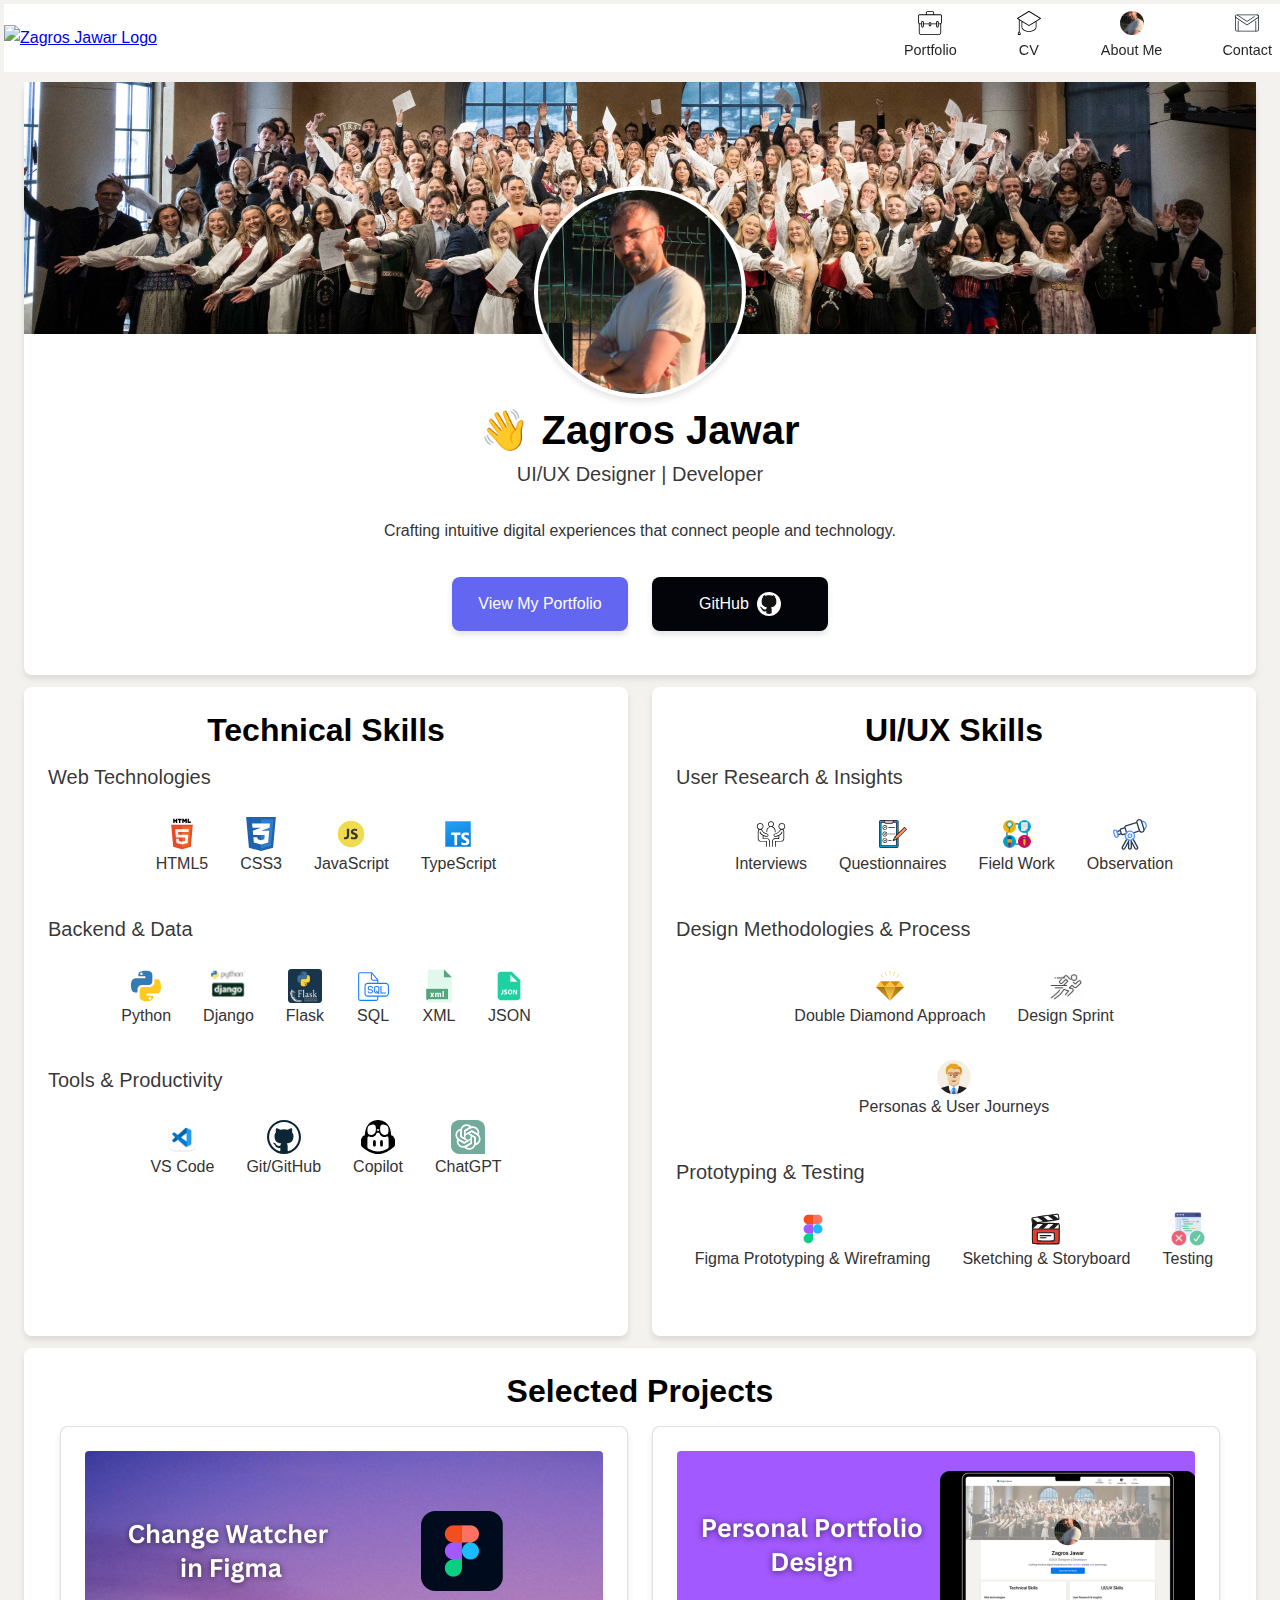
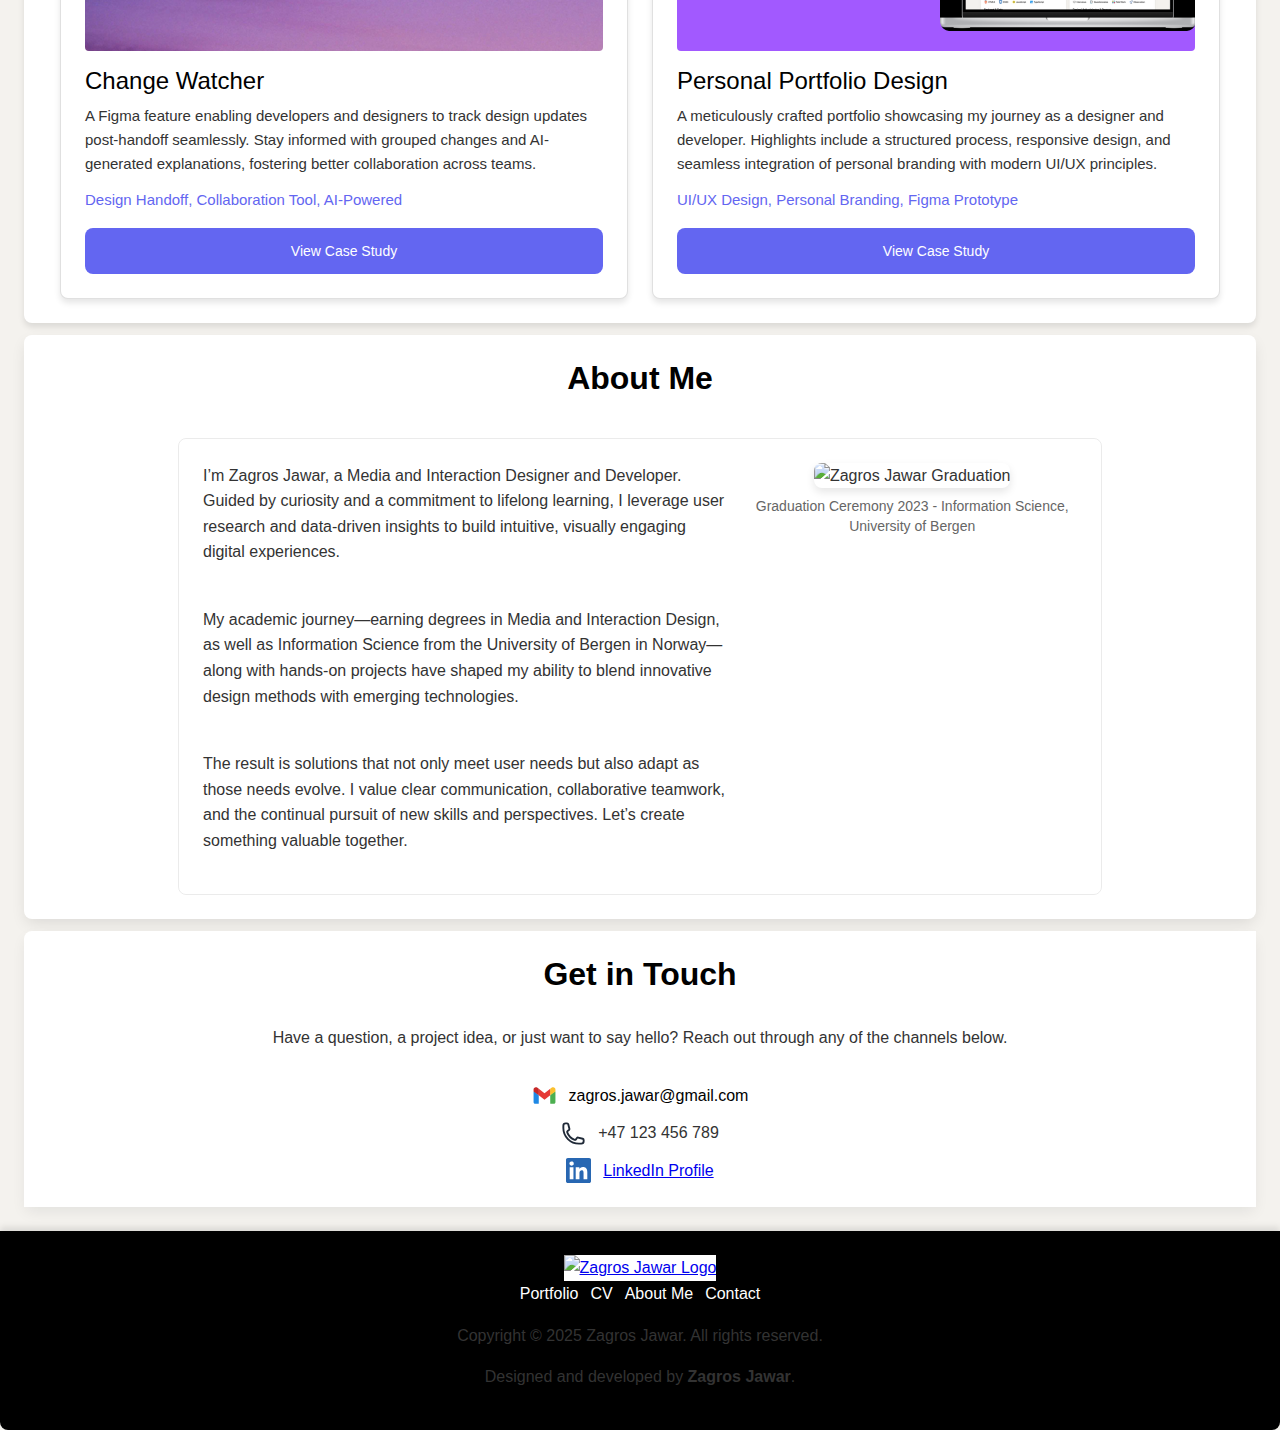
==== public/index.html @ eb359506 "Merge pull request #3 from zagrosjawar/technical-skills" ====
<!DOCTYPE html>
<html lang="en">
<head>
    <meta charset="UTF-8">
    <meta name="viewport" content="width=device-width, initial-scale=1.0">
    <title>Zagros Jawar Portfolio</title>
    <link rel="stylesheet" href="assets/css/styles.css">
    <script defer src="js/script.js"></script>

</head>
<body>
    <!-- Header section-->
    <header class="header">
        <div class="inner-nav">
            <div class="logo-container">
                <a href="index.html">
                    <img src="assets/img/icons/logo.svg" alt="Zagros Jawar Logo">
                </a>
            </div>
            <nav class="navbar">
                <a href="#projects" class="nav-link">
                    <img src="assets/img/icons/portfolio.svg" alt="Portfolio" class="nav-icon">
                    <span class="nav-text">Portfolio</span>
                </a>
                <a href="cv.html" class="nav-link">
                    <img src="assets/img/icons/cv.svg" alt="CV" class="nav-icon">
                    <span class="nav-text">CV</span>
                </a>
                <a href="#about-me" class="nav-link">
                    <img src="assets/img/icons/about_me.svg" alt="About Me" class="nav-icon">
                    <span class="nav-text">About Me</span>
                </a>
                <a href="#contact" class="nav-link">
                    <img src="assets/img/icons/contact.svg" alt="Contact" class="nav-icon">
                    <span class="nav-text">Contact</span>
                </a>
            </nav>
        </div>
    </header>
    <main>
        <!-- Hero and bio section-->
        <section class="hero">
        <div class="hero-image">
            <img src="assets/img/graduation.jpg" alt="Graduation Image">
        </div>
        <div class="hero-content">
            <div class="box"> 
                <img src="assets/img/profile.jpg" alt="Zagros Jawar" class="profile-img">
            </div>
            <div class="bio">
                <h1 class="hero-title">👋 Zagros Jawar</h1>
                <h2 class="hero-subtitle">UI/UX Designer | Developer</h2>
                <p class="hero-description">
                    Crafting intuitive digital experiences that <span>connect</span> people <span>and</span> technology.
                </p>
                <div class="cta-container">
                    <a href="#" class="cta">View My Portfolio</a>
                    <a href="https://github.com/zagrosjawar?tab=repositories" class="cta gitHub">GitHub<img src="assets/img/icons/cta_github.svg" alt="gitHub icon" class="github-icon">
                    </a>
                </div>
            </div>
        </div>
        </section>
        <!-- Skills section-->
        <section class="skills">
            <div class="skills-category">
                <h2 class="skills-title">Technical Skills</h2>
                <div class="skills-group">
                    <h3 class="skills-subtitle">Web Technologies</h3>
                    <div class="skills-items">
                        <div class="item">
                            <img class="skills-icon" src="assets/img/icons/html5.svg" alt="HTML5">
                            <span class="skill-name">HTML5</span>
                        </div>
                        <div class="item">
                            <img class="skills-icon" src="assets/img/icons/css3.svg" alt="CSS3">
                            <span class="skill-name">CSS3</span>
                        </div>
                        <div class="item">
                            <img class="skills-icon" src="assets/img/icons/javascript.svg" alt="JavaScript">
                            <span class="skill-name">JavaScript</span>
                        </div>
                        <div class="item">
                            <img class="skills-icon" src="assets/img/icons/typescript.svg" alt="TypeScript">
                            <span class="skill-name">TypeScript</span>
                        </div>
                    </div>
                </div>
        
                <div class="skills-group">
                    <h3 class="skills-subtitle">Backend &amp; Data</h3>
                    <div class="skills-items">
                        <div class="item">
                            <img class="skills-icon" src="assets/img/icons/python.svg" alt="Python">
                            <span class="skill-name">Python</span>
                        </div>
                        <div class="item">
                            <img class="skills-icon" src="assets/img/icons/django.svg" alt="Django">
                            <span class="skill-name">Django</span>
                        </div>
                        <div class="item">
                            <img class="skills-icon" src="assets/img/icons/flask.svg" alt="Flask">
                            <span class="skill-name">Flask</span>
                        </div>
                        <div class="item">
                            <img class="skills-icon" src="assets/img/icons/sql.svg" alt="SQL">
                            <span class="skill-name">SQL</span>
                        </div>
                        <div class="item">
                            <img class="skills-icon" src="assets/img/icons/xml.svg" alt="XML">
                            <span class="skill-name">XML</span>
                        </div>
                        <div class="item">
                            <img class="skills-icon" src="assets/img/icons/json.svg" alt="JSON">
                            <span class="skill-name">JSON</span>
                        </div>
                    </div>
                </div>
        
                <div class="skills-group">
                    <h3 class="skills-subtitle">Tools &amp; Productivity</h3>
                    <div class="skills-items">
                        <div class="item">
                            <img class="skills-icon" src="assets/img/icons/vsc.svg" alt="VS Code">
                            <span class="skill-name">VS Code</span>
                        </div>
                        <div class="item">
                            <img class="skills-icon" src="assets/img/icons/github.svg" alt="Git/GitHub">
                            <span class="skill-name">Git/GitHub</span>
                        </div>
                        <div class="item">
                            <img class="skills-icon" src="assets/img/icons/copilot.svg" alt="Copilot">
                            <span class="skill-name">Copilot</span>
                        </div>
                        <div class="item">
                            <img class="skills-icon" src="assets/img/icons/chatgpt.svg" alt="ChatGPT">
                            <span class="skill-name">ChatGPT</span>
                        </div>
                    </div>
                </div>
            </div>
        
            <div class="skills-category">
                <h2 class="skills-title">UI/UX Skills</h2>
                <div class="skills-group">
                    <h3 class="skills-subtitle">User Research &amp; Insights</h3>
                    <div class="skills-items">
                        <div class="item">
                            <img class="skills-icon" src="assets/img/icons/interview.svg" alt="Interviews">
                            <span class="skill-name">Interviews</span>
                        </div>
                        <div class="item">
                            <img class="skills-icon" src="assets/img/icons/questionnaires.svg" alt="Questionnaires">
                            <span class="skill-name">Questionnaires</span>
                        </div>
                        <div class="item">
                            <img class="skills-icon" src="assets/img/icons/fieldwork.svg" alt="Field Work">
                            <span class="skill-name">Field Work</span>
                        </div>
                        <div class="item">
                            <img class="skills-icon" src="assets/img/icons/observation.svg" alt="Observation">
                            <span class="skill-name">Observation</span>
                        </div>
                    </div>
                </div>
        
                <div class="skills-group">
                    <h3 class="skills-subtitle">Design Methodologies &amp; Process</h3>
                    <div class="skills-items">
                        <div class="item">
                            <img class="skills-icon" src="assets/img/icons/doublediamond.svg" alt="Double Diamond Approach">
                            <span class="skill-name">Double Diamond Approach</span>
                        </div>
                        <div class="item">
                            <img class="skills-icon" src="assets/img/icons/designsprint.svg" alt="Design Sprint">
                            <span class="skill-name">Design Sprint</span>
                        </div>
                        <div class="item">
                            <img class="skills-icon" src="assets/img/icons/persona.svg" alt="Personas & User Journeys">
                            <span class="skill-name">Personas &amp; User Journeys</span>
                        </div>
                    </div>
                </div>
        
                <div class="skills-group">
                    <h3 class="skills-subtitle">Prototyping &amp; Testing</h3>
                    <div class="skills-items">
                        <div class="item">
                            <img class="skills-icon" src="assets/img/icons/figma.svg" alt="Figma Prototyping & Wireframing">
                            <span class="skill-name">Figma Prototyping &amp; Wireframing</span>
                        </div>
                        <div class="item">
                            <img class="skills-icon" src="assets/img/icons/sketching.svg" alt="Sketching & Storyboard">
                            <span class="skill-name">Sketching &amp; Storyboard</span>
                        </div>
                        <div class="item">
                            <img class="skills-icon" src="assets/img/icons/testing.svg" alt="Testing">
                            <span class="skill-name">Testing</span>
                        </div>
                    </div>
                </div>
            </div>
        </section>
        <!-- Selected Projects section-->
        <section class="selected-projects">
            <span id="projects" class="anchor-offset"></span>
            <h2 class="section-title">Selected Projects</h2>
            <div class="project-cards">
                <!-- Project Card 1 -->
                <article class="project-card">
                    <img class="project-image" src="assets/img/change-watcher.jpg" alt="Change Watcher Project">
                    <h3 class="project-title">Change Watcher</h3>
                    <p class="project-description">
                        A Figma feature enabling developers and designers to track design updates post-handoff seamlessly. Stay
                        informed with grouped changes and AI-generated explanations, fostering better collaboration across teams.
                    </p>
                    <p class="project-tags">Design Handoff, Collaboration Tool, AI-Powered</p>
                    <a href="#" class="project-cta">View Case Study</a>
                </article>
        
                <!-- Project Card 2 -->
                <article class="project-card">
                    <img class="project-image" src="assets/img/portfolio.jpg" alt="Portfolio Design Project">
                    <h3 class="project-title">Personal Portfolio Design</h3>
                    <p class="project-description">
                        A meticulously crafted portfolio showcasing my journey as a designer and developer. Highlights include a
                        structured process, responsive design, and seamless integration of personal branding with modern UI/UX
                        principles.
                    </p>
                    <p class="project-tags">UI/UX Design, Personal Branding, Figma Prototype</p>
                    <a href="#" class="project-cta">View Case Study</a>
                </article>
            </div>
        </section>
        <!-- About Me section-->
        <section  class="about-me">
            <span id="about-me" class="anchor-offset"></span>
            <div class="about-container">
                <!-- About Me Title -->
                <h2 class="about-title">About Me</h2>
                <div class="about-content">
                    <!-- About Me Text -->
                    <div class="about-text">
                        <p>
                            I’m Zagros Jawar, a Media and Interaction Designer and Developer.
                            Guided by curiosity and a commitment to lifelong learning, I leverage user research and
                            data-driven insights to build intuitive, visually engaging digital experiences.
                        </p><br>
                        <p>
                            My academic journey—earning degrees in Media and Interaction Design, as well as Information
                            Science from the University of Bergen in Norway—along with hands-on projects have shaped my
                            ability to blend innovative design methods with emerging technologies.
                        </p><br>
                        <p>
                            The result is solutions that not only meet user needs but also adapt as those needs evolve. I value
                            clear communication, collaborative teamwork, and the continual pursuit of new skills and
                            perspectives. Let’s create something valuable together.
                        </p>
                    </div>
                    <!-- About Me Image with Caption -->
                    <figure class="about-image">
                        <img src="assets/img/about-me.jpg" alt="Zagros Jawar Graduation">
                        <figcaption>Graduation Ceremony 2023 - Information Science, University of Bergen</figcaption>
                    </figure>
                </div>
            </div>
        </section>
        <!-- Contact section-->
        <section id="contact" class="get-in-touch">
            <div class="get-in-touch-container">
                <!-- Section Title -->
                <h2 class="section-title">Get in Touch</h2>
                <div class="contact-content">
                    <!-- Content Text -->
                    <p class="contact-text">
                        Have a question, a project idea, or just want to say hello? 
                        Reach out through any of the channels below.
                    </p>
                    <!-- Contact Options -->
                    <div class="contact-methods">
                        <div class="contact-item">
                            <img src="assets/img/email.svg" alt="Email Icon" class="contact-icon">
                            <span class="contact-info">
                                <a href="mailto:zagros.jawar@gmail.com">zagros.jawar@gmail.com</a>
                            </span>
                        </div>
                        <div class="contact-item">
                            <img src="assets/img/phone.svg" alt="Phone Icon" class="contact-icon">
                            <span class="contact-info">+47 123 456 789</span>
                        </div>
                        <div class="contact-item">
                            <img src="assets/img/linkedin.svg" alt="LinkedIn Icon" class="contact-icon">
                            <a href="https://linkedin.com/in/zagrosjawar" class="contact-info">LinkedIn Profile</a>
                        </div>
                    </div>
                </div>
            </div>
        </section>
    </main>
    <footer class="footer">
        <div class="footer-container">
            <!-- Footer Navigation -->
            <nav class="footer-nav">
                <a href="index.html" class="footer-logo">
                    <img src="assets/img/logo.svg" alt="Zagros Jawar Logo" class="logo">
                </a>
                <ul class="footer-links">
                    <li><a href="#projects" class="footer-link">Portfolio</a></li>
                    <li><a href="#" class="footer-link">CV</a></li>
                    <li><a href="#about-me" class="footer-link">About Me</a></li>
                    <li><a href="#contact" class="footer-link">Contact</a></li>
                </ul>
            </nav>
            <!-- Footer Copyright and Credit -->
            <div class="footer-info">
                <p class="footer-copyright">
                    Copyright © 2025 Zagros Jawar. All rights reserved.
                </p>
                <p class="footer-credit">
                    Designed and developed by <strong>Zagros Jawar</strong>.
                </p>
            </div>
        </div>
    </footer>
    
    
</body>
</html>
---- public/assets/css/styles.css ----
/* ======================================
   0) CSS Reset
====================================== */
* {
    margin: 0;
    padding: 0;
    box-sizing: border-box;
}
html {
    scroll-behavior: smooth;
}

/* ======================================
   1) Base Variables
====================================== */
:root {
    /* Colors */
    --primary-color: #6366f1; /* Primary button color */
    --secondary-color: #02040A; /* Darker shade for hover */
    --background-color: rgba(244, 242, 238, 1); /* Light gray background */
    --text-color: #333; /* Default text color */
    --light-text-color: rgba(0, 0, 0, 0.8); /* Semi-transparent black */
    --white-color: #ffffff; /* White */
    --black-color: #000000; /* Black */
    --shadow-color: rgba(0, 0, 0, 0.1); /* Shadow color */

    /* Fonts */
    --font-sans: "SF Pro Text", Arial, sans-serif;
    --font-display: "SF Pro Display", Arial, sans-serif;

    /* Font Sizes & Line Heights */
    --font-size-base: 16px;
    --line-height-base: 1.6;
}

/* ======================================
   2) Global Typography
====================================== */

/* Body defaults */
body {
    font-family: var(--font-sans);
    font-size: var(--font-size-base);
    line-height: var(--line-height-base);
    color: var(--text-color);
    background: var(--background-color);

    /* Original body styling retained */
    margin: 0;
    display: flex;
    flex-direction: column;
    align-items: center;
    justify-content: flex-start;
    min-height: 100vh;
}
body {
    opacity: 1;
    transition: opacity 0.5s ease;
  }
body.fade-out {
    opacity: 0;
  }
/* Headings */
h1, h2, h3, h4, h5, h6 {
    font-family: var(--font-display);
    color: var(--black-color);
    margin-bottom: 0.5rem;
    line-height: 1.2; /* Slightly tighter heading line-height */
}

h1 {
    font-size: 2.5rem; /* ~40px if base is 16px */
    font-weight: 600;
}
h2 {
    font-size: 2rem; /* ~32px */
    font-weight: 600;
}
h3 {
    font-size: 1.5rem; /* ~24px */
    font-weight: 600;
}
/* You can continue h4, h5, h6 as needed */

/* Paragraphs */
p {
    font-size: 1rem; /* 16px */
    line-height: 1.6;
    margin-bottom: 1rem; 
    color: var(--text-color);
    font-family: var(--font-sans);
}

/* Common Section Titles  */
.section-title,
.skills-title,
.about-title {
    font-family: var(--font-display);
    font-size: 2rem;   /* ~32px */
    font-weight: 600;
    color: var(--black-color);
    text-align: center;
    margin-bottom: 1rem;
}

/* Subtitles (like .hero-subtitle, .skills-subtitle) */
.hero-subtitle,
.skills-subtitle {
    font-family: var(--font-display);
    font-size: 1.25rem; /* ~20px */
    font-weight: 500;
    color: var(--light-text-color);
    margin-bottom: 0.75rem;
}

/* Hero Title (if you want a unique style beyond h1) */
.hero-title {
    font-family: var(--font-display);
    font-size: 2.5rem;
    font-weight: 600;
    color: var(--black-color);
    margin-bottom: 0.5rem;
}

/* Special text (hero-description, contact-text) */
.hero-description,
.contact-text {
    font-size: 1rem; 
    font-weight: 400;
    line-height: 1.6;
    color: var(--text-color);
}

/* ======================================
   3) Header & Navigation
====================================== */
.header {
    position: fixed;
    top: 0;
    left: 0;
    right: 0;
    z-index: 9999;

    width: 100%;
    height: 68px;
    margin: 4px;
    padding: 16px 0;
    display: flex;
    align-items: center;
    background-color: var(--white-color);
    border-bottom: 1px solid rgba(255, 255, 255, 0.12);
}

/* Inner Navigation Container */
.inner-nav {
    width: 100%;
    max-width: 1288px;
    margin: 0 auto;
    display: flex;
    justify-content: space-between;
    align-items: center;
}

/* Navbar */
.navbar {
    display: flex;
    justify-content: space-between;
    align-items: center;
    gap: 36px;
    flex-wrap: wrap; /* Makes the navbar responsive */
}

/* Navigation Links */
.nav-link {
    display: flex;
    flex-direction: column; 
    align-items: center;
    text-decoration: none;
    color: rgba(0, 0, 0, 0.87);
    transition: color 0.3s ease;
    padding: 8px 12px;
    border-bottom: 2px solid transparent;
    transition: 
    color 0.3s ease,
    border-color 0.3s ease,
    background-color 0.3s ease;
}
/* =============
Hover, Focus, and Active States 
=================================*/


.nav-link:hover {
    color: var(--primary-color);
    border-bottom: 2px solid var(--primary-color);
}

.nav-link:focus {
    color: var(--primary-color);

}
.nav-link:active {
    color: var(--white-color);
    background-color: var(--primary-color);

}

.nav-icon {
    width: 24px;
    height: 24px;
    margin-bottom: 4px;
}
.nav-text {
    font-size: 0.9rem;
    font-weight: 500;
    text-align: center;
}

/* ======================================
   4) Main Layout
====================================== */
main {
    max-width: 1288px;
    margin: 12px 24px 24px 24px;
    padding-top: 70px;
}

/* ======================================
   5) Hero Section
====================================== */
.hero {
    width: 100%;
    display: flex;
    flex-direction: column;
    align-items: center;
    justify-content: center;
    background: var(--white-color);
    position: relative;
    padding-bottom: 44px;
    border-radius: 8px;
    box-shadow: 0px 4px 6px var(--shadow-color);
}

/* Hero Image */
.hero-image img {
    width: 100%;
    height: 252px;
    object-fit: cover;
    border-radius: 0;
}

/* Profile Image (Overlapping) */
.box {
    position: absolute;
    margin-top: -50px; 
    z-index: 10;
    display: flex;
    justify-content: center;
    align-items: center;
    left: 50%;
    transform: translate(-50%, -50%);
}
.box .profile-img {
    width: 212px;
    height: 212px;
    border-radius: 50%;
    object-fit: cover;
    border: 4px solid var(--white-color);
    box-shadow: 0px 4px 6px var(--shadow-color);
}

/* BIO and CTA in Hero */
.bio {
    display: flex;
    flex-direction: column;
    align-items: center;
    text-align: center;
    width: 100%;
    margin-top: 54px;
}

/* .hero-title, .hero-subtitle, and .hero-description
   now controlled by global typography section. */
.bio .hero-title {
    padding: 10px 10px 0 10px; /* Example unique spacing */
}
.bio .hero-subtitle {
    padding-bottom: 10px;
}
.bio .hero-description {
    margin: 10px;
}

/* CTA Container */
.cta-container {
    display: flex;
    justify-content: center;
    align-items: center;
    gap: 24px;
    margin-top: 24px;
    width: 100%;
}

/* CTA Buttons */
.cta {
    width: 176px;
    display: flex;
    align-items: center;
    justify-content: center;
    padding: 14px 20px;
    text-decoration: none;
    font-weight: 500; /* Example medium weight */
    color: var(--white-color);
    border-radius: 8px;
    background-color: var(--primary-color);
    transition: background-color 0.3s ease, box-shadow 0.3s ease;
    box-shadow: 0px 4px 6px var(--shadow-color);
}
.gitHub {
    background-color: var(--secondary-color);
}

.cta .github-icon {
    width: 24px;
    height: 24px;
    object-fit: contain;
    padding: 2px;
    margin-left: 8px;
    background-color: var(--white-color);
    border-radius: 50%;
}

/* ======================================
   6) Skills Section
====================================== */
.skills {
    width: 100%;
    margin-top: 12px;
    display: flex;
    flex-wrap: nowrap;
    justify-content: center;
    flex-direction: row;
    gap: 24px;
}
.skills-category {
    width: 100%;
    background: var(--white-color);
    padding: 24px;
    border-radius: 8px;
    box-shadow: 0px 4px 6px var(--shadow-color);
}

/* .skills-title is handled by .section-title or a separate rule above. */
.skills-items {
    display: flex;
    flex-wrap: wrap;
    justify-content: center;
    margin-bottom: 1.5rem;
}
.item {
    display: flex;
    flex-direction: column;
    align-items: center;
    justify-content: flex-start;
    padding: 1rem;
    transition: transform 0.3s ease, box-shadow 0.3s ease;
}
.item:hover {
    transform: translateY(-1px);
    box-shadow: 0px 4px 8px rgba(0, 0, 0, 0.2);
}
.skills-icon {
    width: 34px;
    height: 34px;
    object-fit: contain;
}

/* ======================================
   7) Selected Projects
====================================== */
.anchor-offset {
    display: block;
    position: relative;
    top: -80px; /* negative offset = header height + extra space */
    visibility: hidden;
}

.selected-projects {
    margin-top: 12px;
    width: 100%;
    background-color: var(--white-color);
    padding: 24px;
    border-radius: 8px;
    box-shadow: 0px 4px 6px var(--shadow-color);
}
.project-cards {
    display: flex;
    flex-direction: row;
    gap: 24px;
    justify-content: center;
}
.project-card {
    display: flex;
    flex-direction: column;
    align-items: flex-start;
    width: calc(50% - 24px); /* Two cards per row */
    max-width: 100%;
    background-color: var(--white-color);
    border: 1px solid rgba(0, 0, 0, 0.12);
    border-radius: 8px;
    padding: 24px;
    box-shadow: 0px 4px 6px var(--shadow-color);
    transition: transform 0.3s ease, box-shadow 0.3s ease;
}
.project-card:hover {
    transform: translateY(-5px);
    box-shadow: 0px 6px 10px rgba(0, 0, 0, 0.2);
}
.project-image {
    width: 100%;
    height: 200px;
    object-fit: cover;
    border-radius: 4px;
    margin-bottom: 16px;
}

/* If you want the project titles to match headings, you can remove these 
   or set them to h3/h4 globally. Otherwise, keep them as a custom style. */
.project-title {
    font-family: var(--font-display);
    font-size: 1.5rem; /* ~24px */
    font-weight: 500;
    color: var(--black-color);
    margin-bottom: 8px;
}
.project-description {
    font-size: 15px;
    line-height: 1.6;
    color: var(--text-color);
    margin-bottom: 12px;
}
.project-tags {
    font-size: 15px;
    font-weight: 500;
    color: var(--primary-color);
    margin-bottom: 16px;
}
.project-cta {
    display: inline-block;
    width: 100%;
    text-align: center;
    padding: 12px 20px;
    font-family: var(--font-sans);
    font-size: 14px;
    font-weight: 500;
    color: var(--white-color);
    background-color: var(--primary-color);
    text-decoration: none;
    border-radius: 8px;
    transition: background-color 0.3s ease, box-shadow 0.3s ease;
}
.project-cta:hover {
    background-color: #4f46e5;
    box-shadow: 0px 4px 6px rgba(0, 0, 0, 0.2);
}

/* ======================================
   8) About Me Section
====================================== */
.about-me {
    width: 100%;
    margin-top: 12px;
    padding: 24px 154px;
    background: var(--white-color);
    border-radius: 8px;
    box-shadow: 0px 6px 15px -2px var(--shadow-color);
}
.about-container {
    display: flex;
    flex-direction: column;
    align-items: center;
    gap: 24px;
}

/* .about-title is handled by .section-title or a separate rule above. */
.about-content {
    display: flex;
    flex-direction: row;
    align-content: flex-start;
    gap: 20px;
    justify-content: center;
    border: 1px solid #00000014;
    padding: 24px;
    border-radius: 8px;
}
.about-text {
    max-width: 60%;
    font-size: 16px;
    font-weight: 400;
    line-height: 26px;
    color: var(--text-color);
    text-align: left;
    font-family: var(--font-sans);
}
.about-image {
    text-align: center;
    width: 40%;
    margin: 0 auto;
}
.about-image img {
    width: 100%;
    border-radius: 8px;
    box-shadow: 0px 4px 8px rgba(0, 0, 0, 0.1);
}
.about-image figcaption {
    margin-top: 8px;
    font-size: 14px;
    font-weight: 400;
    line-height: 20px;
    color: #666666;
    text-align: center;
    font-family: var(--font-sans);
}

/* ======================================
   9) Get in Touch Section
====================================== */
.get-in-touch {
    width: 100%;
    margin-top: 12px;
    padding: 24px;
    background: var(--white-color);
    border-radius: 8px 0 0 0;
    box-shadow: 0px 6px 15px -2px rgba(16, 24, 40, 0.08);
}
.get-in-touch-container {
    display: flex;
    flex-direction: column;
    align-items: center;
    gap: 16px;
    text-align: center;
}
/* .section-title is covered by the global rule above */
.contact-content {
    width: 100%;
    max-width: 800px;
    text-align: center;
    display: flex;
    flex-direction: column;
    gap: 16px;
}
/* .contact-text uses .hero-description or the new .contact-text rule above */
.contact-methods {
    display: flex;
    flex-direction: column;
    gap: 12px;
    align-items: center;
}
.contact-item {
    display: flex;
    align-items: center;
    gap: 12px;
}
.contact-icon {
    width: 25px;
    height: 25px;
}
.contact-info a {
    font-family: var(--font-display); /* Or var(--font-sans), as preferred */
    font-size: 16px;
    font-weight: 500;
    line-height: 18px;
    color: var(--black-color);
    text-decoration: none;
    transition: color 0.3s ease;
    user-select: text;
    cursor: pointer;
}
.contact-info a:hover {
    color: var(--primary-color);
    text-decoration: underline;
}

/* ======================================
   10) Footer
====================================== */
.footer {
    width: 100%;
    background-color: var(--black-color);
    color: var(--white-color);
    padding: 24px;
    text-align: center;
    border-radius: 0 0 8px 8px;
    box-shadow: 0px -4px 6px rgba(0, 0, 0, 0.1);
}
.footer-container {
    max-width: 1288px;
    margin: 0 auto;
    display: flex;
    flex-direction: column;
    align-items: center;
    gap: 16px;
}
.footer-nav {
    text-align: center;
}
.footer-logo .logo {
    background-color: var(--white-color);
    max-width: 100%;
    height: auto;
}
.footer-links {
    list-style: none;
    padding: 0;
    margin: 0;
    display: flex;
    flex-wrap: wrap;
    gap: 12px;
    justify-content: center;
}
.footer-link {
    font-size: 16px;
    font-weight: 400;
    color: var(--white-color);
    text-decoration: none;
    transition: color 0.3s ease;
}
.footer-link:hover {
    color: var(--primary-color);
}
.footer-info {
    font-size: 14px;
    font-weight: 400;
    color: #d1d5db;
    text-align: center;
    line-height: 1.5;
}

@media (max-width: 768px) {
    .footer-container {
        align-items: center;
    }
    .footer-links {
        flex-direction: column;
        gap: 8px;
    }
}
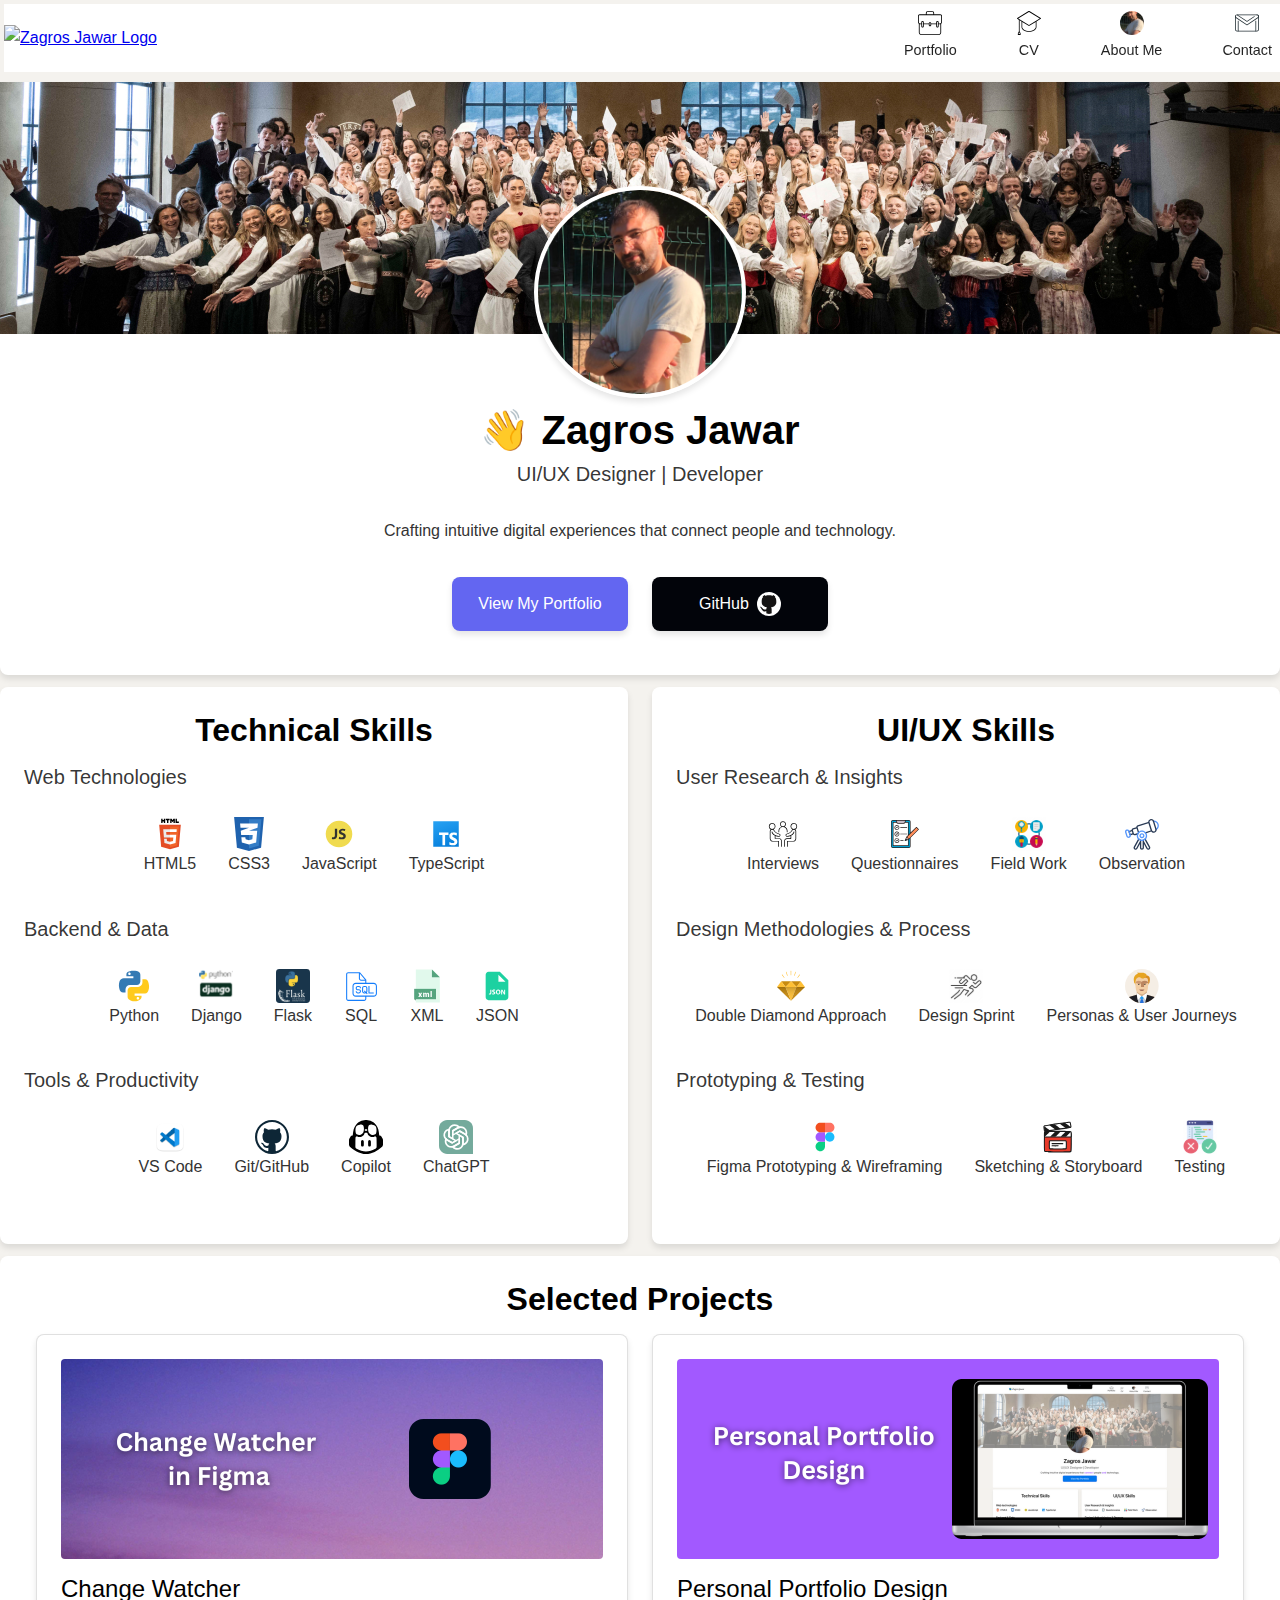
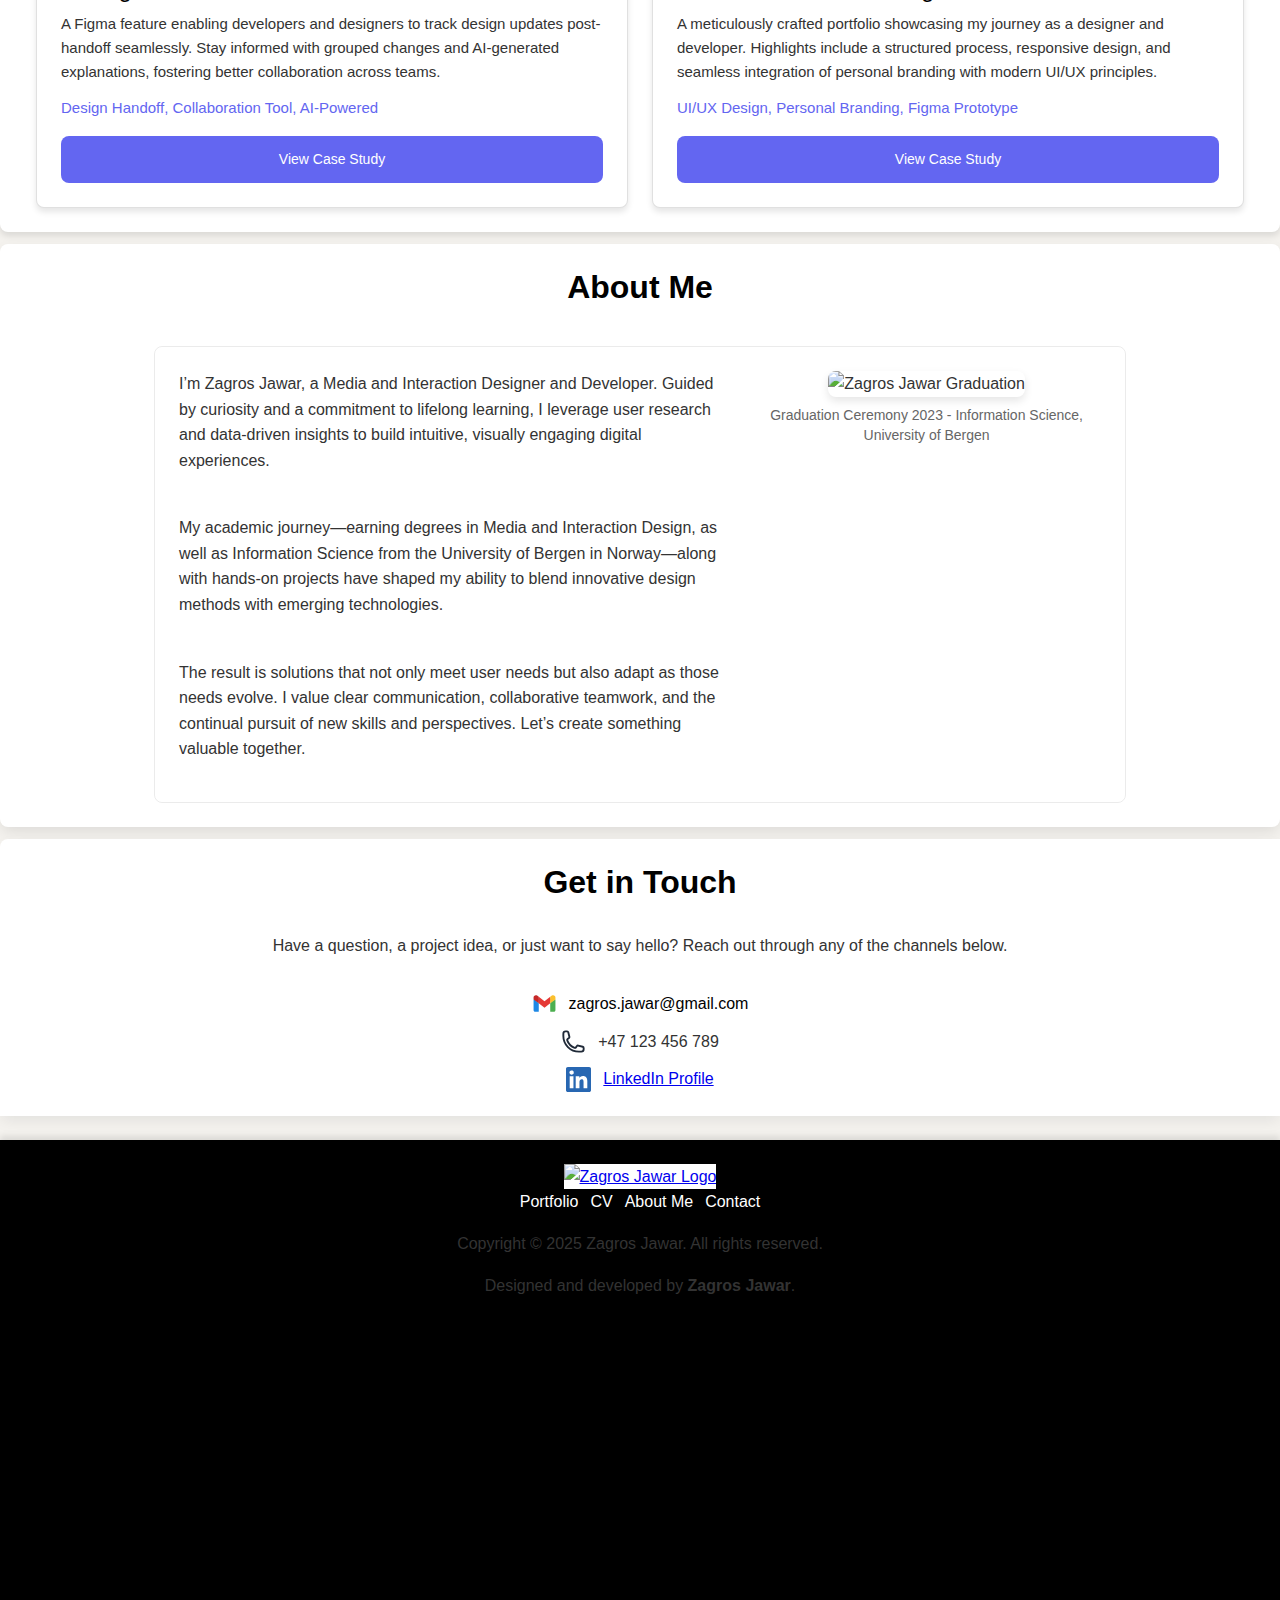
==== commit bcbc3d94: "Updated the cv.html" ====
--- a/public/index.html
+++ b/public/index.html
@@ -5,8 +5,6 @@
     <meta name="viewport" content="width=device-width, initial-scale=1.0">
     <title>Zagros Jawar Portfolio</title>
     <link rel="stylesheet" href="assets/css/styles.css">
-    <script defer src="js/script.js"></script>
-
 </head>
 <body>
     <!-- Header section-->
@@ -266,7 +264,9 @@
             </div>
         </section>
         <!-- Contact section-->
-        <section id="contact" class="get-in-touch">
+        <section class="get-in-touch">
+            <span id="contact" class="anchor-offset"></span>
+
             <div class="get-in-touch-container">
                 <!-- Section Title -->
                 <h2 class="section-title">Get in Touch</h2>
@@ -279,17 +279,17 @@
                     <!-- Contact Options -->
                     <div class="contact-methods">
                         <div class="contact-item">
-                            <img src="assets/img/email.svg" alt="Email Icon" class="contact-icon">
+                            <img src="assets/img/icons/email.svg" alt="Email Icon" class="contact-icon">
                             <span class="contact-info">
                                 <a href="mailto:zagros.jawar@gmail.com">zagros.jawar@gmail.com</a>
                             </span>
                         </div>
                         <div class="contact-item">
-                            <img src="assets/img/phone.svg" alt="Phone Icon" class="contact-icon">
+                            <img src="assets/img/icons/phone.svg" alt="Phone Icon" class="contact-icon">
                             <span class="contact-info">+47 123 456 789</span>
                         </div>
                         <div class="contact-item">
-                            <img src="assets/img/linkedin.svg" alt="LinkedIn Icon" class="contact-icon">
+                            <img src="assets/img/icons/linkedin.svg" alt="LinkedIn Icon" class="contact-icon">
                             <a href="https://linkedin.com/in/zagrosjawar" class="contact-info">LinkedIn Profile</a>
                         </div>
                     </div>
@@ -302,11 +302,11 @@
             <!-- Footer Navigation -->
             <nav class="footer-nav">
                 <a href="index.html" class="footer-logo">
-                    <img src="assets/img/logo.svg" alt="Zagros Jawar Logo" class="logo">
+                    <img src="assets/img/icons/logo.svg" alt="Zagros Jawar Logo" class="logo">
                 </a>
                 <ul class="footer-links">
                     <li><a href="#projects" class="footer-link">Portfolio</a></li>
-                    <li><a href="#" class="footer-link">CV</a></li>
+                    <li><a href="cv.html" class="footer-link">CV</a></li>
                     <li><a href="#about-me" class="footer-link">About Me</a></li>
                     <li><a href="#contact" class="footer-link">Contact</a></li>
                 </ul>
@@ -322,7 +322,5 @@
             </div>
         </div>
     </footer>
-    
-    
 </body>
 </html>
--- a/public/assets/css/styles.css
+++ b/public/assets/css/styles.css
@@ -47,19 +47,9 @@
 
     /* Original body styling retained */
     margin: 0;
-    display: flex;
-    flex-direction: column;
-    align-items: center;
-    justify-content: flex-start;
     min-height: 100vh;
 }
-body {
-    opacity: 1;
-    transition: opacity 0.5s ease;
-  }
-body.fade-out {
-    opacity: 0;
-  }
+
 /* Headings */
 h1, h2, h3, h4, h5, h6 {
     font-family: var(--font-display);
@@ -220,8 +210,9 @@
    4) Main Layout
 ====================================== */
 main {
+    width: 100%;
     max-width: 1288px;
-    margin: 12px 24px 24px 24px;
+    margin: 12px auto 24px auto;
     padding-top: 70px;
 }
 
@@ -586,6 +577,7 @@
 ====================================== */
 .footer {
     width: 100%;
+    height: 100vh;
     background-color: var(--black-color);
     color: var(--white-color);
     padding: 24px;
@@ -645,3 +637,11 @@
         gap: 8px;
     }
 }
+
+
+
+
+
+/* ======================================
+   CV Page Styles
+====================================== */
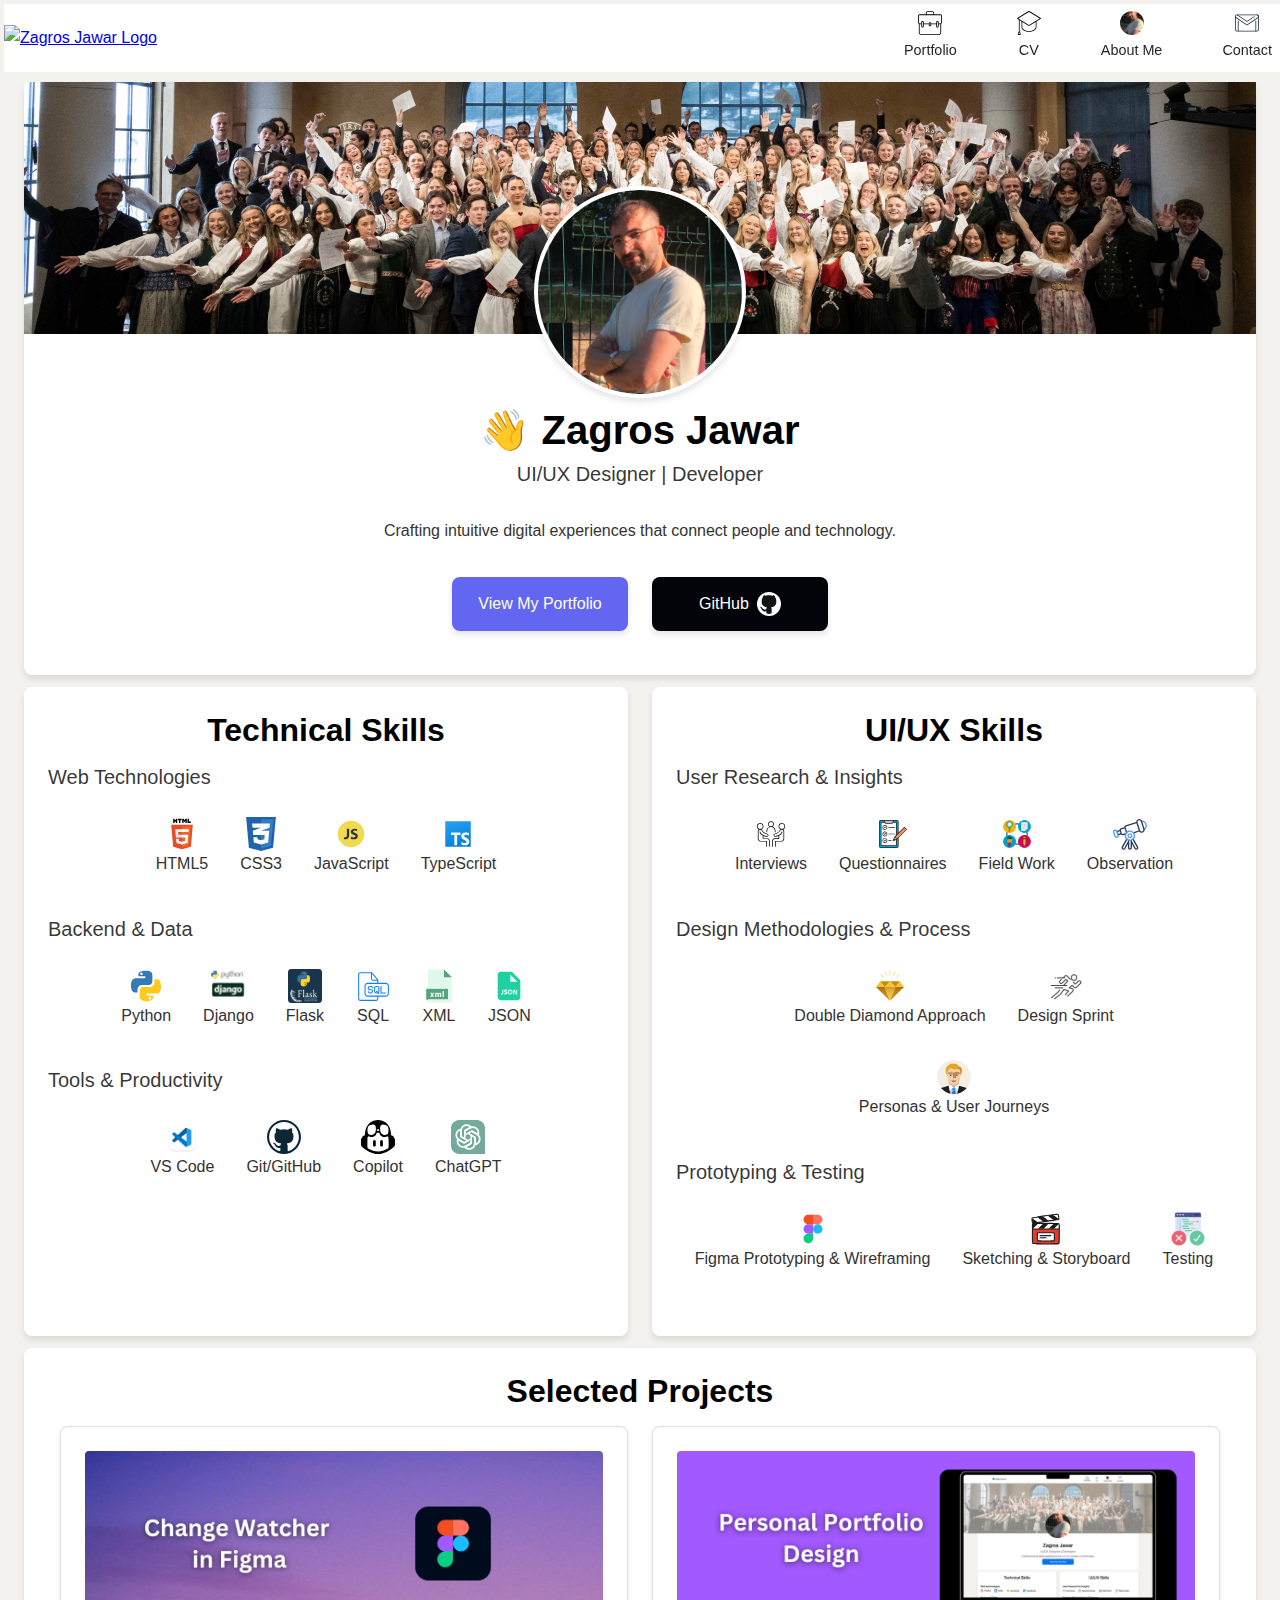
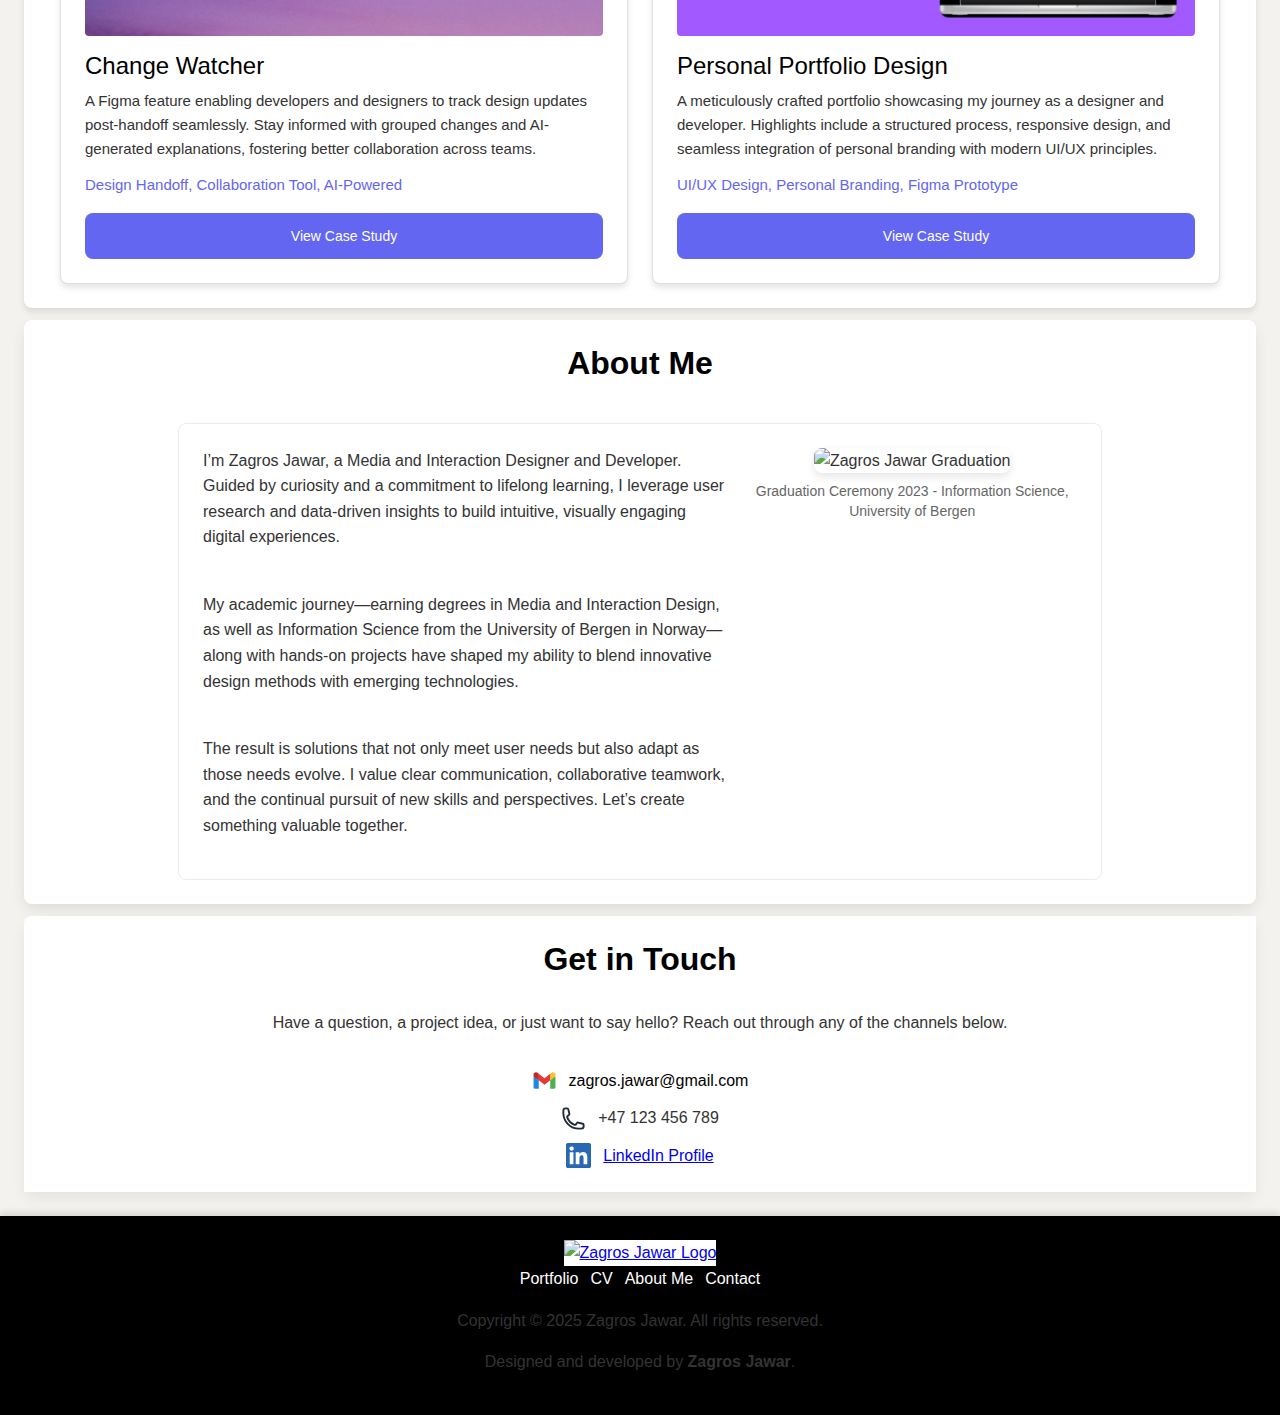
==== commit 0d3eda39: "Added responsive design section in the styles.css and the homepage is responsive now" ====
--- a/public/index.html
+++ b/public/index.html
@@ -5,6 +5,7 @@
     <meta name="viewport" content="width=device-width, initial-scale=1.0">
     <title>Zagros Jawar Portfolio</title>
     <link rel="stylesheet" href="assets/css/styles.css">
+    <script src="assets/js/menu.js" defer></script>
 </head>
 <body>
     <!-- Header section-->
@@ -15,7 +16,13 @@
                     <img src="assets/img/icons/logo.svg" alt="Zagros Jawar Logo">
                 </a>
             </div>
-            <nav class="navbar">
+            <!-- Hamburger Icon / Menu Toggle -->
+            <div class="menu-toggle" id="mobile-menu">
+                <span class="bar"></span>
+                <span class="bar"></span>
+                <span class="bar"></span>
+            </div>
+            <nav class="navbar" id="navbar">
                 <a href="#projects" class="nav-link">
                     <img src="assets/img/icons/portfolio.svg" alt="Portfolio" class="nav-icon">
                     <span class="nav-text">Portfolio</span>
@@ -35,6 +42,7 @@
             </nav>
         </div>
     </header>
+    <div class="wrapper">
     <main>
         <!-- Hero and bio section-->
         <section class="hero">
@@ -297,6 +305,7 @@
             </div>
         </section>
     </main>
+    </div>
     <footer class="footer">
         <div class="footer-container">
             <!-- Footer Navigation -->
--- a/public/assets/css/styles.css
+++ b/public/assets/css/styles.css
@@ -44,10 +44,12 @@
     line-height: var(--line-height-base);
     color: var(--text-color);
     background: var(--background-color);
-
-    /* Original body styling retained */
-    margin: 0;
-    min-height: 100vh;
+}
+.wrapper {
+    width: auto;
+    padding-left: 24px;
+    padding-right: 24px;
+
 }
 
 /* Headings */
@@ -409,7 +411,7 @@
 }
 .project-image {
     width: 100%;
-    height: 200px;
+    height: auto;
     object-fit: cover;
     border-radius: 4px;
     margin-bottom: 16px;
@@ -450,8 +452,9 @@
     border-radius: 8px;
     transition: background-color 0.3s ease, box-shadow 0.3s ease;
 }
-.project-cta:hover {
-    background-color: #4f46e5;
+.project-cta:hover, 
+.download-btn-container a:hover {
+    background-color: #4037de;
     box-shadow: 0px 4px 6px rgba(0, 0, 0, 0.2);
 }
 
@@ -577,12 +580,11 @@
 ====================================== */
 .footer {
     width: 100%;
-    height: 100vh;
+    height: auto;
     background-color: var(--black-color);
     color: var(--white-color);
     padding: 24px;
     text-align: center;
-    border-radius: 0 0 8px 8px;
     box-shadow: 0px -4px 6px rgba(0, 0, 0, 0.1);
 }
 .footer-container {
@@ -628,8 +630,134 @@
     line-height: 1.5;
 }
 
+
+
+/* ======================================
+ Responsive Design
+====================================== */
+
+@media (max-width: 440px) {
+    .header {
+        height: auto; /* allow it to expand if items stack */
+        padding: 8px 0; /* less padding for smaller screens */
+        margin: 0;      /* remove margin if it causes layout issues */
+      }
+    
+      /* 2) .inner-nav can remain, but ensure it can wrap */
+      .inner-nav {
+        flex-wrap: wrap;
+      }
+    
+      /* 3) The .logo-container can remain as is, or if you want it 
+            centered, just do: 
+      */
+      .logo-container {
+        margin-bottom: 8px;
+        display: flex;
+        justify-content: center;
+        width: 100%; /* full width so the logo is on its own “row” */
+      }
+    
+      /* 4) Make .navbar stack items vertically (column) */
+      .navbar {
+        gap: 8px; /* reduce gap from 36px */
+        flex-direction: column; /* stack links vertically */
+        width: 100%; /* stretch to full width */
+        justify-content: center; /* center them horizontally */
+        align-items: center;     /* center them */
+      }
+    
+      /* 5) Nav-link style adjustments for smaller screens */
+      .nav-link {
+        flex-direction: row; /* Icon + text side by side if you prefer */
+        gap: 8px;           /* small gap between icon and text */
+        padding: 8px;       /* reduce padding overall */
+        border-bottom: none; /* optional: remove the bottom border style for small screens */
+      }
+    
+      /* 6) If you want smaller icons on mobile/tablet */
+      .nav-icon {
+        width: 20px;
+        height: 20px;
+        margin-bottom: 0; /* remove the default margin-bottom if row direction */
+      }
+      .nav-text {
+        font-size: 0.85rem; /* slightly smaller */
+      }
+
+
+    /* call to action buttons */
+    .cta-container {
+        flex-direction: column;
+        gap: 12px;
+        padding: 12px;
+   
+    }
+    .cta {
+        width: 100%;
+    }
+    main {
+    padding-top: 230px;
+    }
+
+    .about-me {
+        padding: 12px; /* reduce padding */
+      }
+    
+}
+
+@media (max-width: 540px) {
+    .logo-container {
+        display: none;
+    }
+    .inner-nav {
+        justify-content: center;
+    }
+ }
+
 @media (max-width: 768px) {
-    .footer-container {
+    .cta-container {
+        flex-direction: column;
+        gap: 12px;
+        padding: 12px;
+    }
+    .cta {
+        width: 100%;
+        margin: 0 12px 0 12px;
+    }
+    .skills {
+        flex-direction: column;  /* stays row, no change from desktop */
+      }
+    .skills-items {
+        justify-content: flex-start; 
+      }
+    .project-cards {
+        flex-direction: column; /* stack cards vertically */
+        gap: 24px; /* space between cards */
+      }
+    .project-card {
+        width: 100%; /* full width */
+      }
+    .about-me {
+        padding: 24px; /* reduce padding */
+      }
+    .about-container {
+        flex-direction: column; /* stack image on top of text */
+        gap: 0px; /* space between image and text */
+      }
+    .about-content {
+        flex-direction: column; /* stack image on top of text */
+        gap: 24px; /* space between image and text */
+      }
+    .about-text {
+        max-width: 100%; /* full width */
+        font-size: 14px;
+      }
+    .about-image {
+        width: 100%; /* full width */
+      }
+    
+      .footer-container {
         align-items: center;
     }
     .footer-links {
@@ -639,9 +767,121 @@
 }
 
 
-
-
-
 /* ======================================
    CV Page Styles
 ====================================== */
+.cv-preview {
+    max-width: 900px; /* or 100% if you prefer full width */
+    background-color: var(--white-color);
+    margin: 24px auto;
+    padding: 24px;
+    border-radius: 8px;
+    box-shadow: 0px 4px 6px var(--shadow-color);
+    display: flex;
+    flex-direction: column;
+    align-items: center;
+    gap: 1.5rem;
+  }
+  .intro-text {
+    font-size: 1rem;
+    text-align: center;
+    max-width: 600px; /* make sure text lines aren’t too wide */
+  }
+  .cv-iframe {
+    width: 100%;
+    max-width: 940px;
+    height: 600px;
+    border: none;
+    box-shadow: 0px 2px 4px rgba(0,0,0,0.1);
+  }
+  
+  .download-btn-container a {
+    width: 411px;
+  }
+  .download-btn-container a:hover {
+    background-color: #4037de;
+    box-shadow: 0px 4px 6px rgba(0, 0, 0, 0.2);
+}
+
+
+
+/* ======================================
+   Hamburger Menu Styles on Mobile
+====================================== */
+/* 1) Menu Toggle (Hamburger) - default hidden on large screens */
+
+.menu-toggle {
+    display: none;
+    cursor: pointer;
+    /* a little spacing or size so it’s easy to tap */
+    width: 24px;
+    height: 24px;
+    flex-direction: column;
+    justify-content: space-between;
+    align-items:end;
+  }
+  
+  /* The bars */
+  .menu-toggle .bar {
+    height: 3px;
+    width: 100%;
+    background-color: var(--text-color) ;
+    border-radius: 2px;
+    transition: all 0.3s ease;
+  }
+  
+  /* 2) Transform bars into X when active */
+  .menu-toggle.is-active .bar:nth-child(1) {
+    transform: translateY(8px) rotate(45deg);
+  }
+  .menu-toggle.is-active .bar:nth-child(2) {
+    opacity: 0; /* middle bar hidden */
+  }
+  .menu-toggle.is-active .bar:nth-child(3) {
+    transform: translateY(-8px) rotate(-45deg);
+  }
+  
+ 
+  
+  /* On mobile, hide the navbar by default unless .active is toggled */
+  @media (max-width: 440px) {
+    .header {
+        background-color: var(--primary-color);
+        width: 89%;
+        height: auto;
+        padding: 8px 8px 8px 8px;
+        margin: 4px auto 4px auto;
+        border-radius: 8px 8px 0 0;
+      }
+      .inner-nav {
+        justify-content: space-evenly;
+        margin-right: auto;
+        margin-left: auto;
+        border: 1px solid var(--white-color, 0.12);
+        padding: 8px 8px 8px 8px;
+        border-radius: 8px 8px 0 0;
+    }
+    .navbar {
+      display: none; /* hide the navbar */
+      flex-direction: column;
+      padding: 16px 0;
+      border-bottom: 1px solid rgba(0, 0, 0, 0.12);
+      border-radius: 0 0 8px 8px;
+      box-shadow: 0px 4px 6px var(--shadow-color);
+    }
+    .menu-toggle {
+      display: flex; /* show the hamburger */
+    }
+    .navbar.active {
+      display: flex; /* show the navbar */
+    }
+
+    main {
+        padding-top: 46px;
+    }
+    .nav-text {
+        font-size: 0.85rem;
+        color: var(--white-color);
+      }
+  }
+  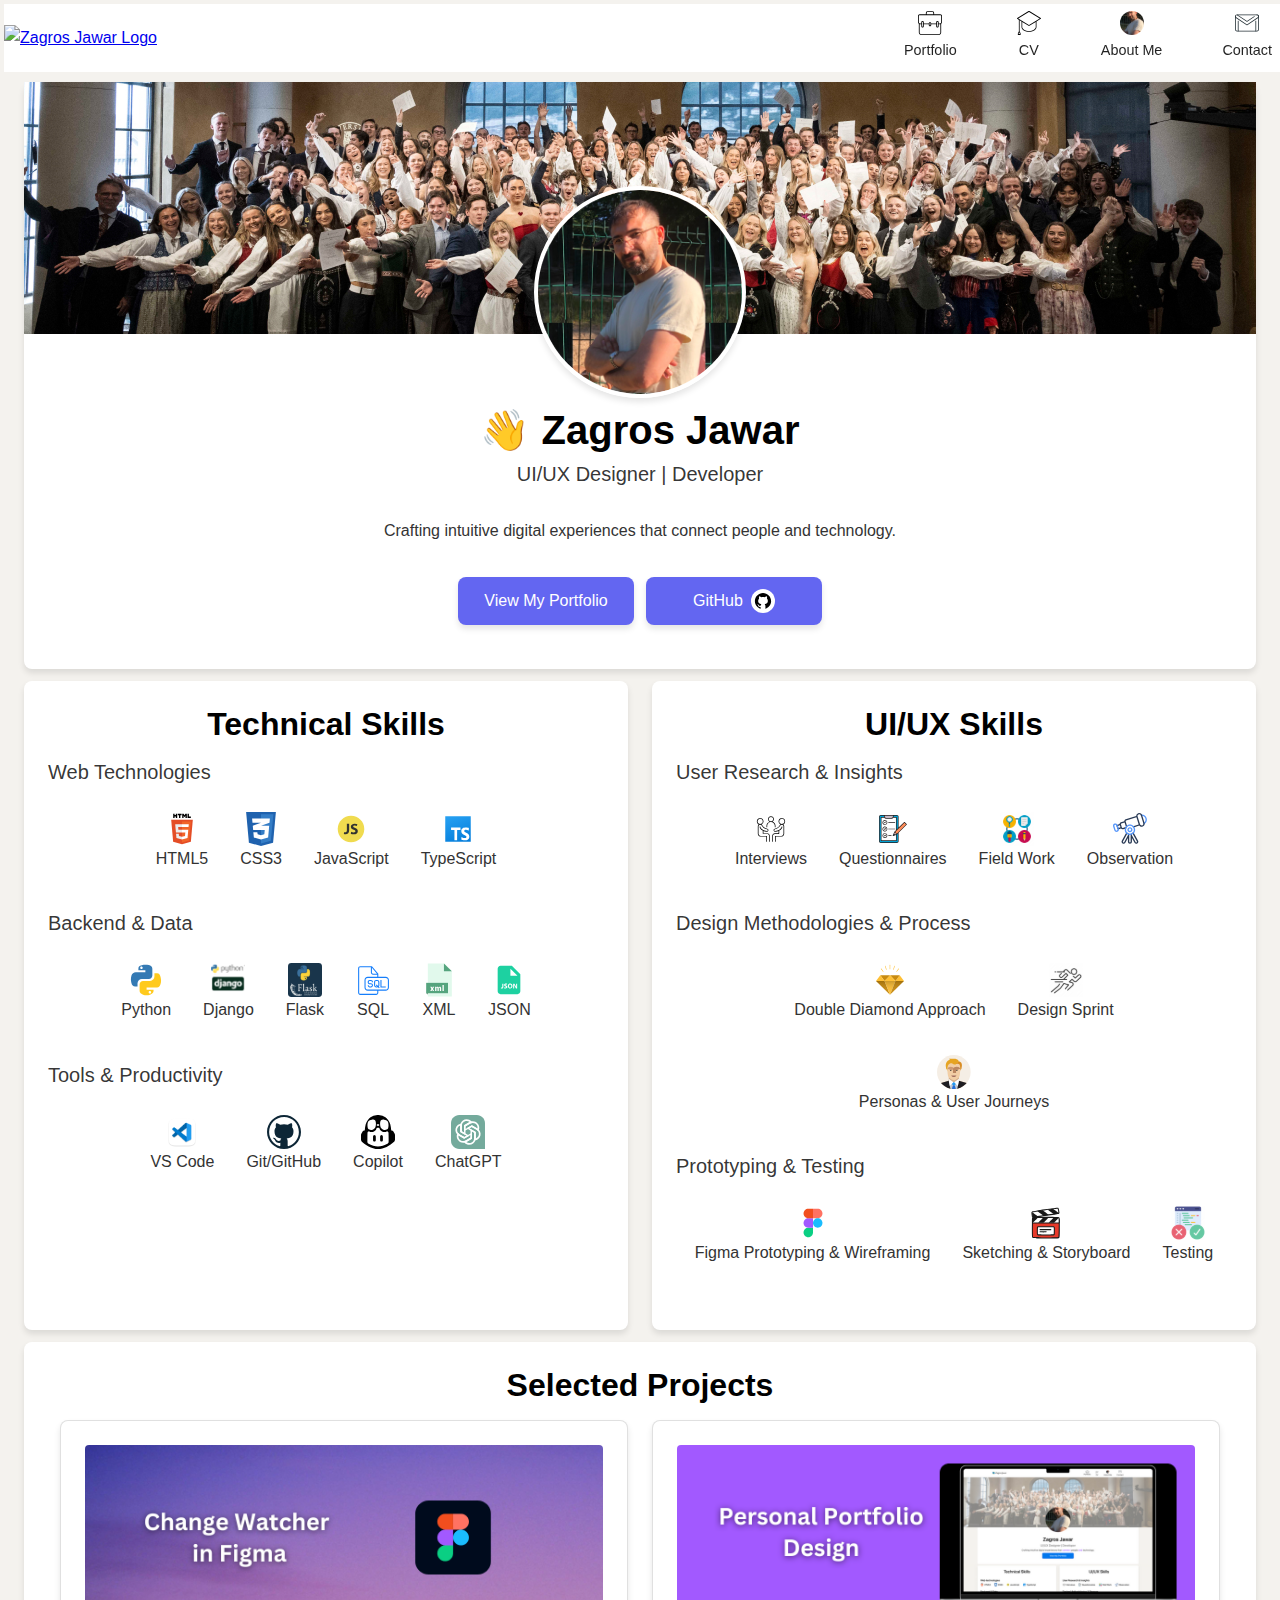
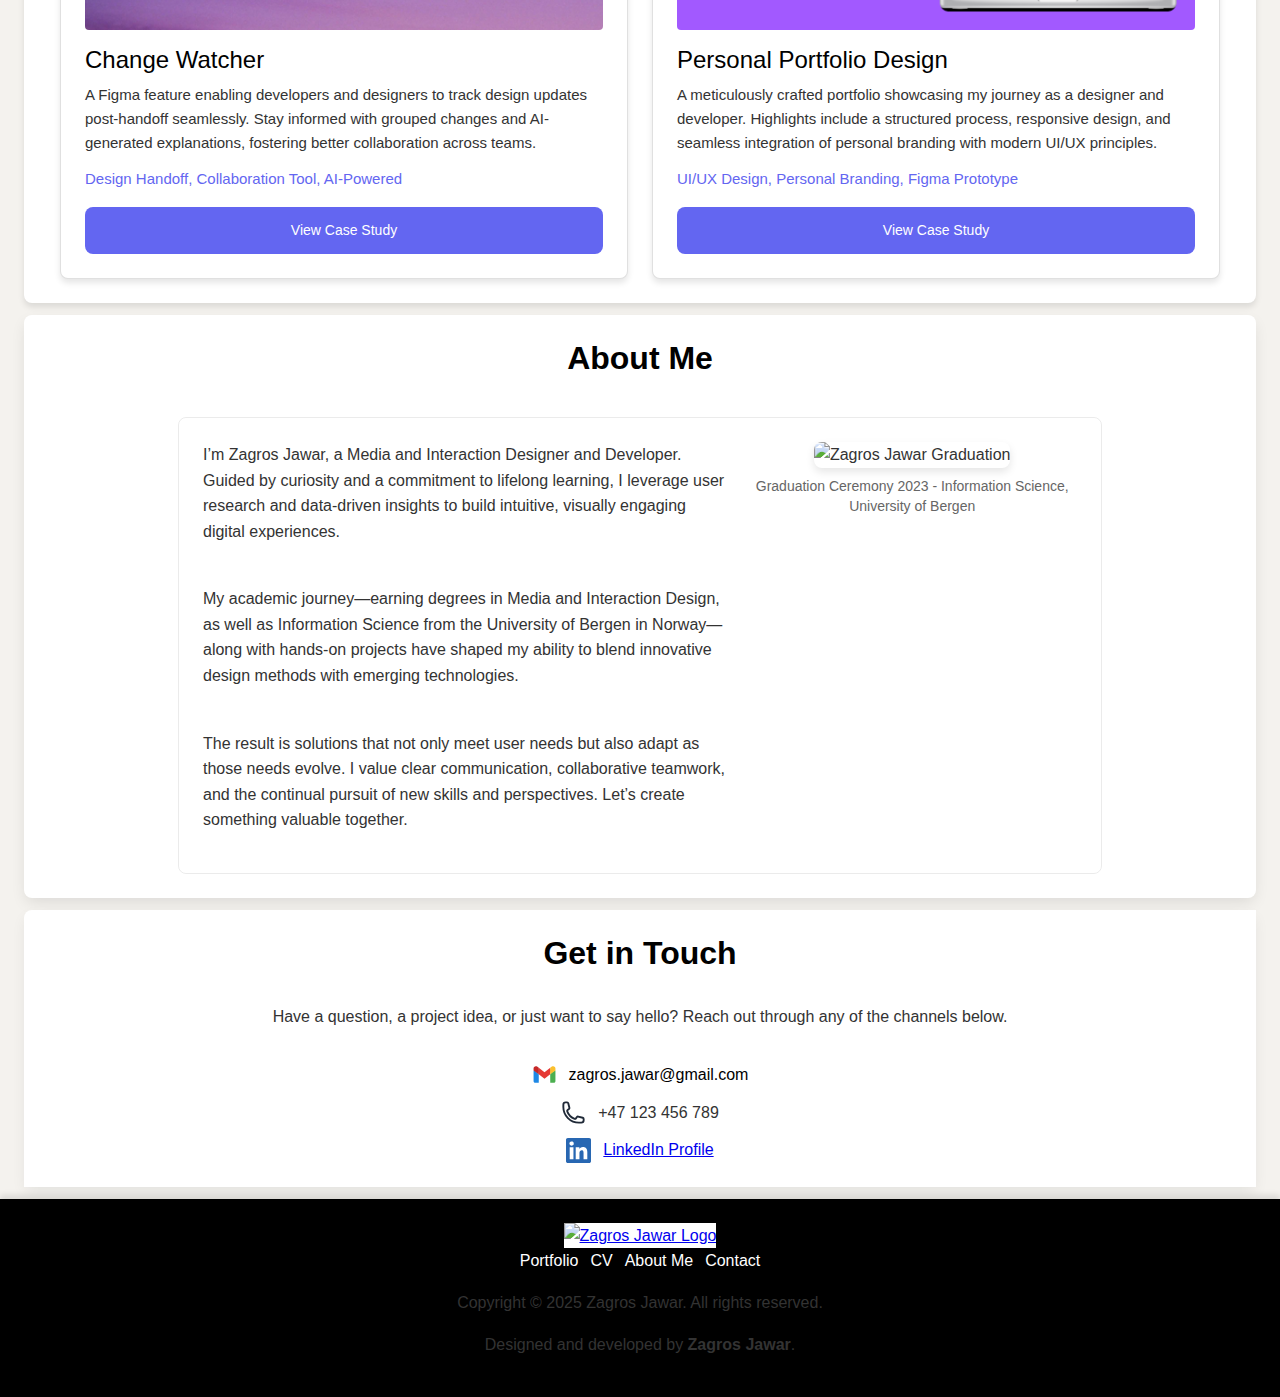
==== commit 2bb6478e: "Added the first design project Change watcher html and css" ====
--- a/public/index.html
+++ b/public/index.html
@@ -3,7 +3,7 @@
 <head>
     <meta charset="UTF-8">
     <meta name="viewport" content="width=device-width, initial-scale=1.0">
-    <title>Zagros Jawar Portfolio</title>
+    <title>Change Watcher | Case Study</title>
     <link rel="stylesheet" href="assets/css/styles.css">
     <script src="assets/js/menu.js" defer></script>
 </head>
@@ -11,16 +11,18 @@
     <!-- Header section-->
     <header class="header">
         <div class="inner-nav">
-            <div class="logo-container">
-                <a href="index.html">
-                    <img src="assets/img/icons/logo.svg" alt="Zagros Jawar Logo">
-                </a>
-            </div>
-            <!-- Hamburger Icon / Menu Toggle -->
-            <div class="menu-toggle" id="mobile-menu">
-                <span class="bar"></span>
-                <span class="bar"></span>
-                <span class="bar"></span>
+            <div class="logo-hamburger-container">
+                <div class="logo-container">
+                    <a href="index.html">
+                        <img src="assets/img/icons/logo.svg" alt="Zagros Jawar Logo">
+                    </a>
+                </div>
+                <!-- Hamburger Icon / Menu Toggle -->
+                <div class="menu-toggle" id="mobile-menu">
+                    <span class="bar"></span>
+                    <span class="bar"></span>
+                    <span class="bar"></span>
+                </div>
             </div>
             <nav class="navbar" id="navbar">
                 <a href="#projects" class="nav-link">
@@ -42,30 +44,30 @@
             </nav>
         </div>
     </header>
-    <div class="wrapper">
+    <div class="main-wrapper">
     <main>
         <!-- Hero and bio section-->
         <section class="hero">
-        <div class="hero-image">
-            <img src="assets/img/graduation.jpg" alt="Graduation Image">
-        </div>
-        <div class="hero-content">
-            <div class="box"> 
-                <img src="assets/img/profile.jpg" alt="Zagros Jawar" class="profile-img">
-            </div>
-            <div class="bio">
-                <h1 class="hero-title">👋 Zagros Jawar</h1>
-                <h2 class="hero-subtitle">UI/UX Designer | Developer</h2>
-                <p class="hero-description">
-                    Crafting intuitive digital experiences that <span>connect</span> people <span>and</span> technology.
-                </p>
-                <div class="cta-container">
-                    <a href="#" class="cta">View My Portfolio</a>
-                    <a href="https://github.com/zagrosjawar?tab=repositories" class="cta gitHub">GitHub<img src="assets/img/icons/cta_github.svg" alt="gitHub icon" class="github-icon">
-                    </a>
-                </div>
-            </div>
-        </div>
+            <div class="hero-image">
+                <img src="assets/img/graduation.jpg" alt="Graduation Image">
+            </div>
+            <div class="hero-content">
+                <div class="box"> 
+                    <img src="assets/img/profile.jpg" alt="Zagros Jawar" class="profile-img">
+                </div>
+                <div class="bio">
+                    <h1 class="hero-title">👋 Zagros Jawar</h1>
+                    <h2 class="hero-subtitle">UI/UX Designer | Developer</h2>
+                    <p class="hero-description">
+                        Crafting intuitive digital experiences that <span>connect</span> people <span>and</span> technology.
+                    </p>
+                    <div class="cta-container">
+                        <a href="#projects" class="cta">View My Portfolio</a>
+                        <a href="https://github.com/zagrosjawar?tab=repositories" class="cta gitHub">GitHub<img src="assets/img/icons/cta_github.svg" alt="gitHub icon" class="github-icon">
+                        </a>
+                    </div>
+                </div>
+            </div>
         </section>
         <!-- Skills section-->
         <section class="skills">
@@ -221,7 +223,7 @@
                         informed with grouped changes and AI-generated explanations, fostering better collaboration across teams.
                     </p>
                     <p class="project-tags">Design Handoff, Collaboration Tool, AI-Powered</p>
-                    <a href="#" class="project-cta">View Case Study</a>
+                    <a href="projects/change-watcher.html" class="project-cta">View Case Study</a>
                 </article>
         
                 <!-- Project Card 2 -->
--- a/public/assets/css/styles.css
+++ b/public/assets/css/styles.css
@@ -25,7 +25,7 @@
     --shadow-color: rgba(0, 0, 0, 0.1); /* Shadow color */
 
     /* Fonts */
-    --font-sans: "SF Pro Text", Arial, sans-serif;
+    --font-sans: "SF Pro Text", Verdana, sans-serif;
     --font-display: "SF Pro Display", Arial, sans-serif;
 
     /* Font Sizes & Line Heights */
@@ -45,7 +45,7 @@
     color: var(--text-color);
     background: var(--background-color);
 }
-.wrapper {
+.main-wrapper {
     width: auto;
     padding-left: 24px;
     padding-right: 24px;
@@ -66,7 +66,7 @@
 }
 h2 {
     font-size: 2rem; /* ~32px */
-    font-weight: 600;
+    font-weight: 500;
 }
 h3 {
     font-size: 1.5rem; /* ~24px */
@@ -214,7 +214,7 @@
 main {
     width: 100%;
     max-width: 1288px;
-    margin: 12px auto 24px auto;
+    margin: 12px auto 12px auto;
     padding-top: 70px;
 }
 
@@ -286,10 +286,11 @@
 
 /* CTA Container */
 .cta-container {
+    height: auto;
     display: flex;
     justify-content: center;
     align-items: center;
-    gap: 24px;
+    gap: 0.75rem;
     margin-top: 24px;
     width: 100%;
 }
@@ -297,6 +298,7 @@
 /* CTA Buttons */
 .cta {
     width: 176px;
+    height: 48px;
     display: flex;
     align-items: center;
     justify-content: center;
@@ -309,7 +311,7 @@
     transition: background-color 0.3s ease, box-shadow 0.3s ease;
     box-shadow: 0px 4px 6px var(--shadow-color);
 }
-.gitHub {
+.gitHub-button {
     background-color: var(--secondary-color);
 }
 
@@ -773,7 +775,7 @@
 .cv-preview {
     max-width: 900px; /* or 100% if you prefer full width */
     background-color: var(--white-color);
-    margin: 24px auto;
+    margin: 0px auto 24px auto;
     padding: 24px;
     border-radius: 8px;
     box-shadow: 0px 4px 6px var(--shadow-color);
@@ -861,6 +863,16 @@
         padding: 8px 8px 8px 8px;
         border-radius: 8px 8px 0 0;
     }
+    .logo-container {
+        display: block;
+        height: 24px;
+    }
+    .logo-hamburger-container {
+        display: flex;
+        justify-content: space-between;
+        align-items: center;
+        width: 100%;
+    }
     .navbar {
       display: none; /* hide the navbar */
       flex-direction: column;
@@ -884,4 +896,6 @@
         color: var(--white-color);
       }
   }
+  
+  /* End of CSS */
   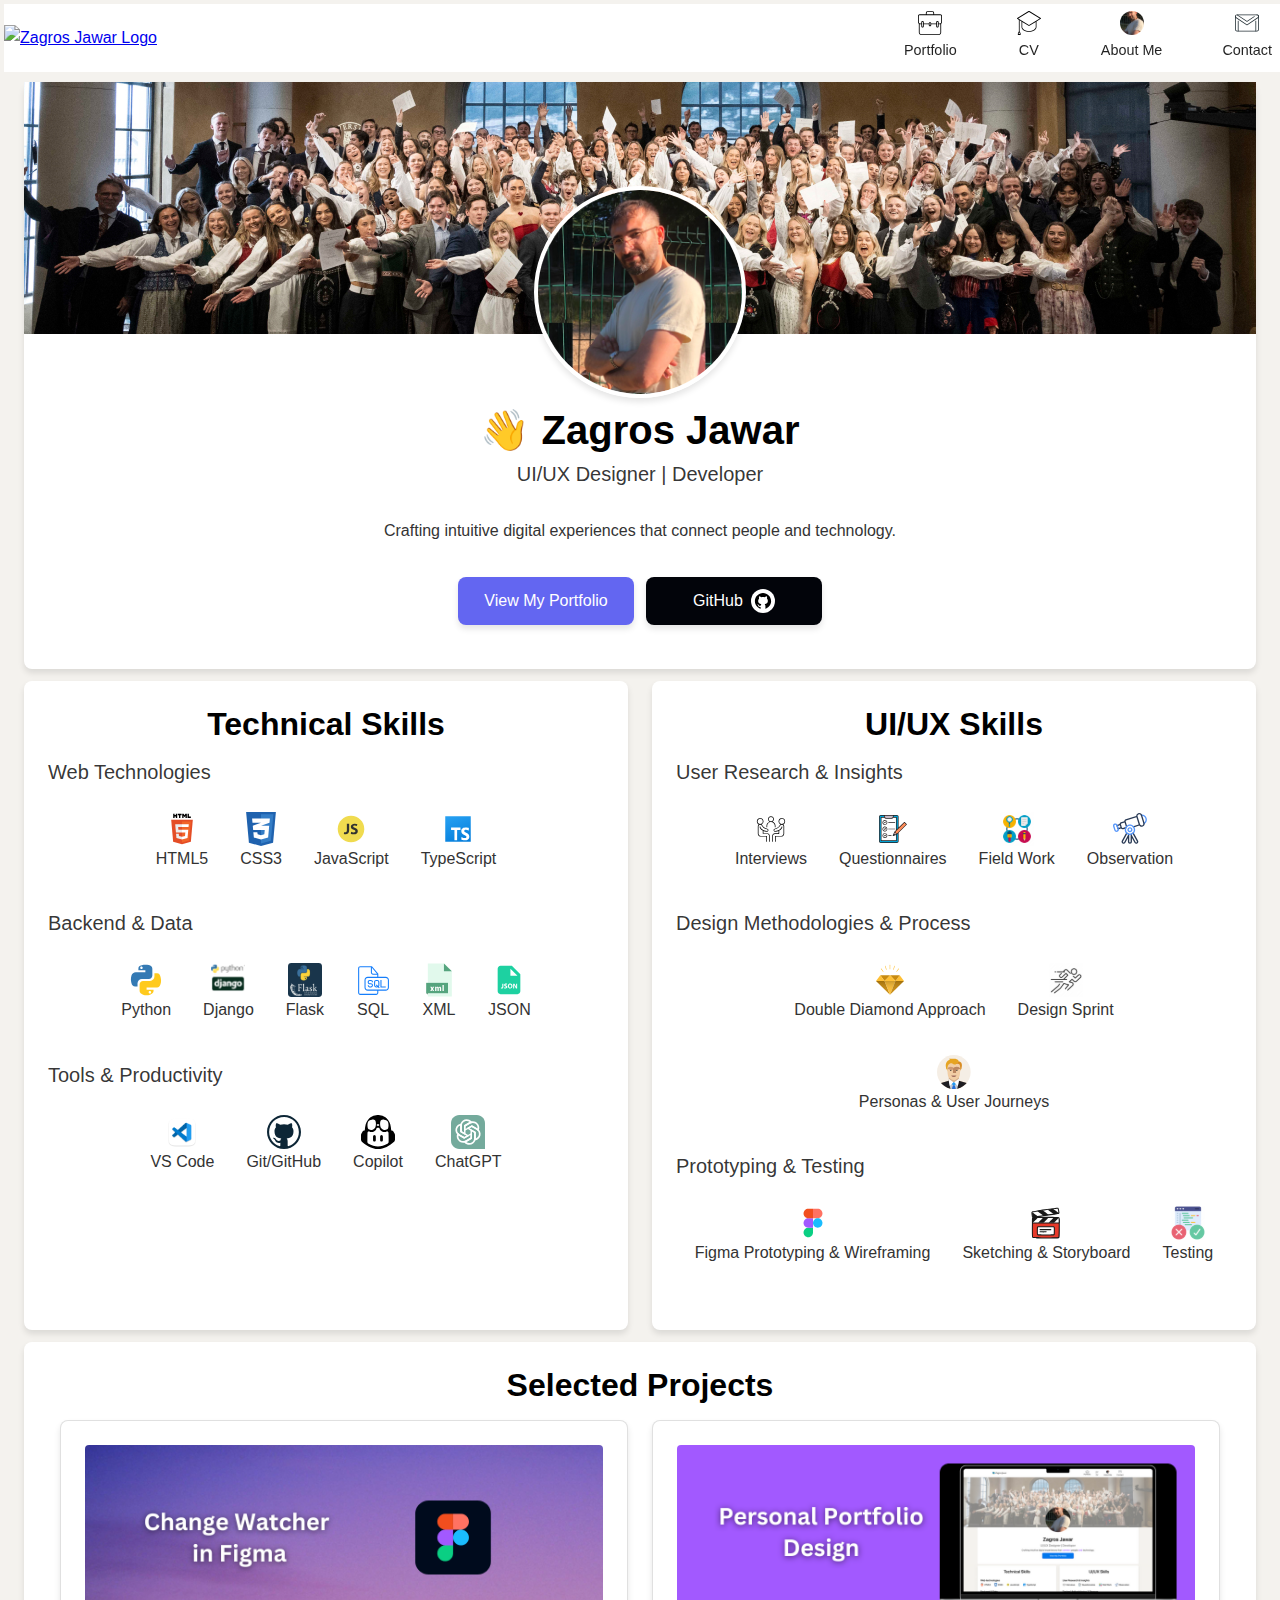
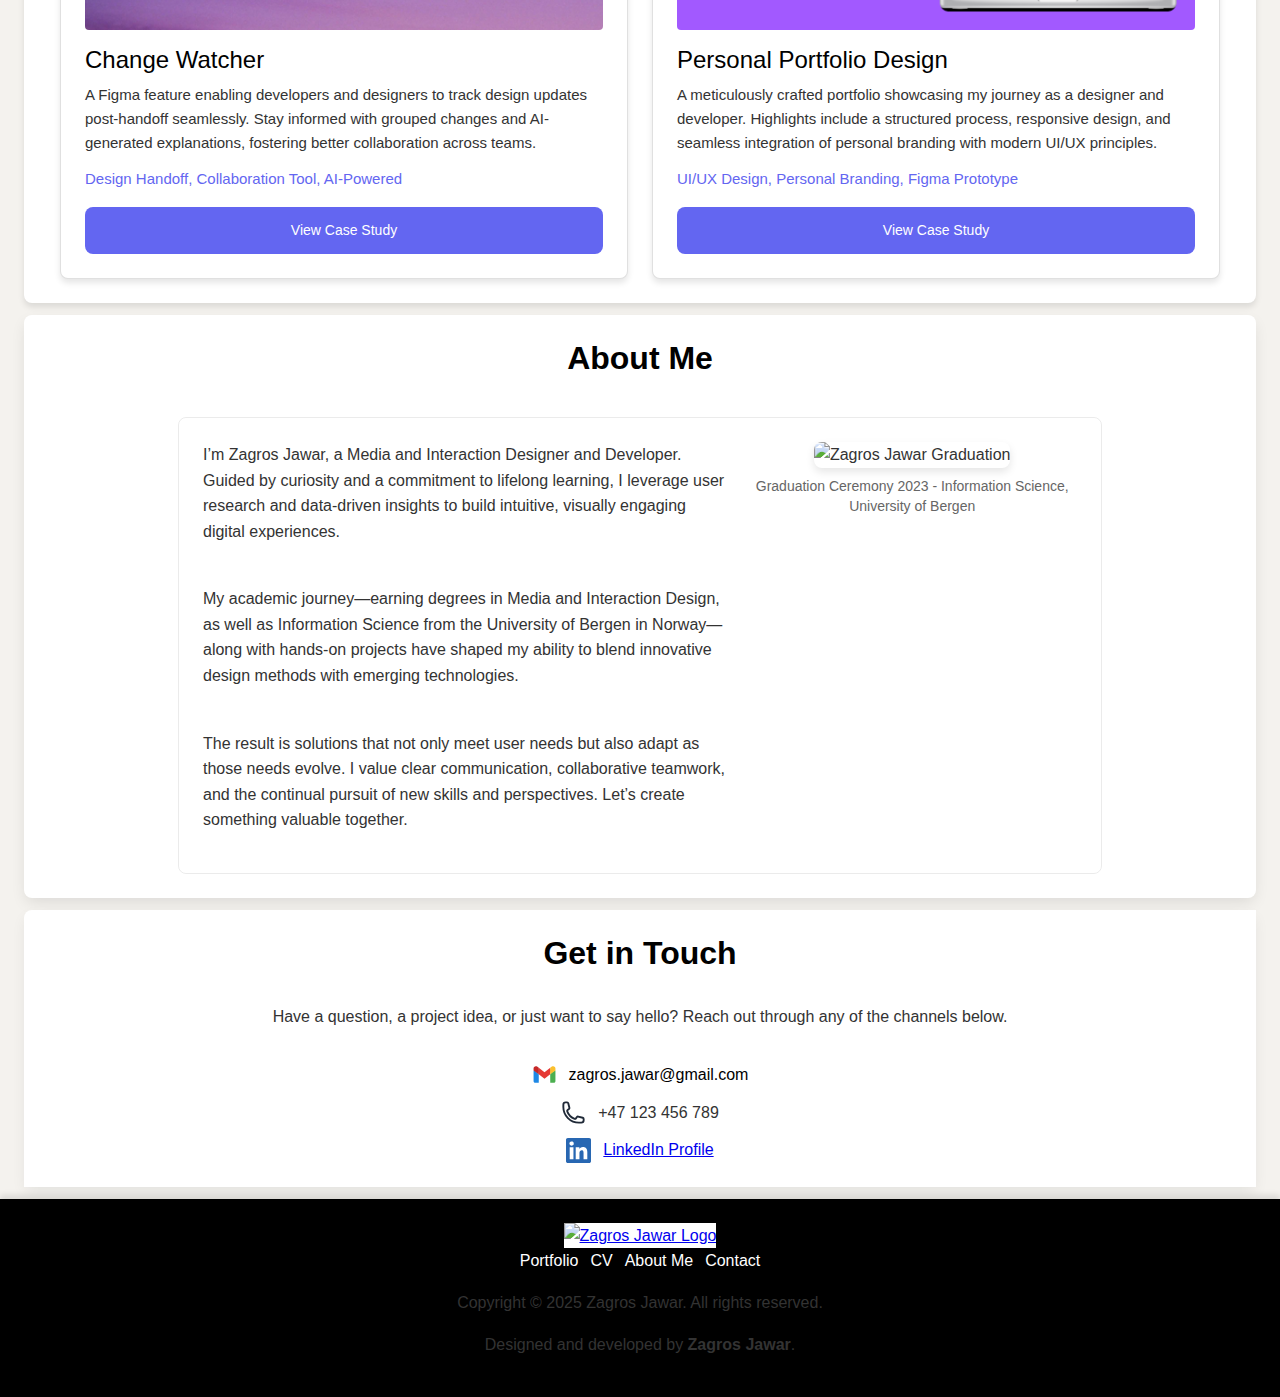
==== commit 0fdfe8f4: "Picking bugs" ====
--- a/public/index.html
+++ b/public/index.html
@@ -63,7 +63,7 @@
                     </p>
                     <div class="cta-container">
                         <a href="#projects" class="cta">View My Portfolio</a>
-                        <a href="https://github.com/zagrosjawar?tab=repositories" class="cta gitHub">GitHub<img src="assets/img/icons/cta_github.svg" alt="gitHub icon" class="github-icon">
+                        <a href="https://github.com/zagrosjawar?tab=repositories" class="cta cta-gitHub">GitHub<img src="assets/img/icons/cta_github.svg" alt="gitHub icon" class="github-icon">
                         </a>
                     </div>
                 </div>
--- a/public/assets/css/styles.css
+++ b/public/assets/css/styles.css
@@ -311,7 +311,7 @@
     transition: background-color 0.3s ease, box-shadow 0.3s ease;
     box-shadow: 0px 4px 6px var(--shadow-color);
 }
-.gitHub-button {
+.cta-gitHub {
     background-color: var(--secondary-color);
 }
 
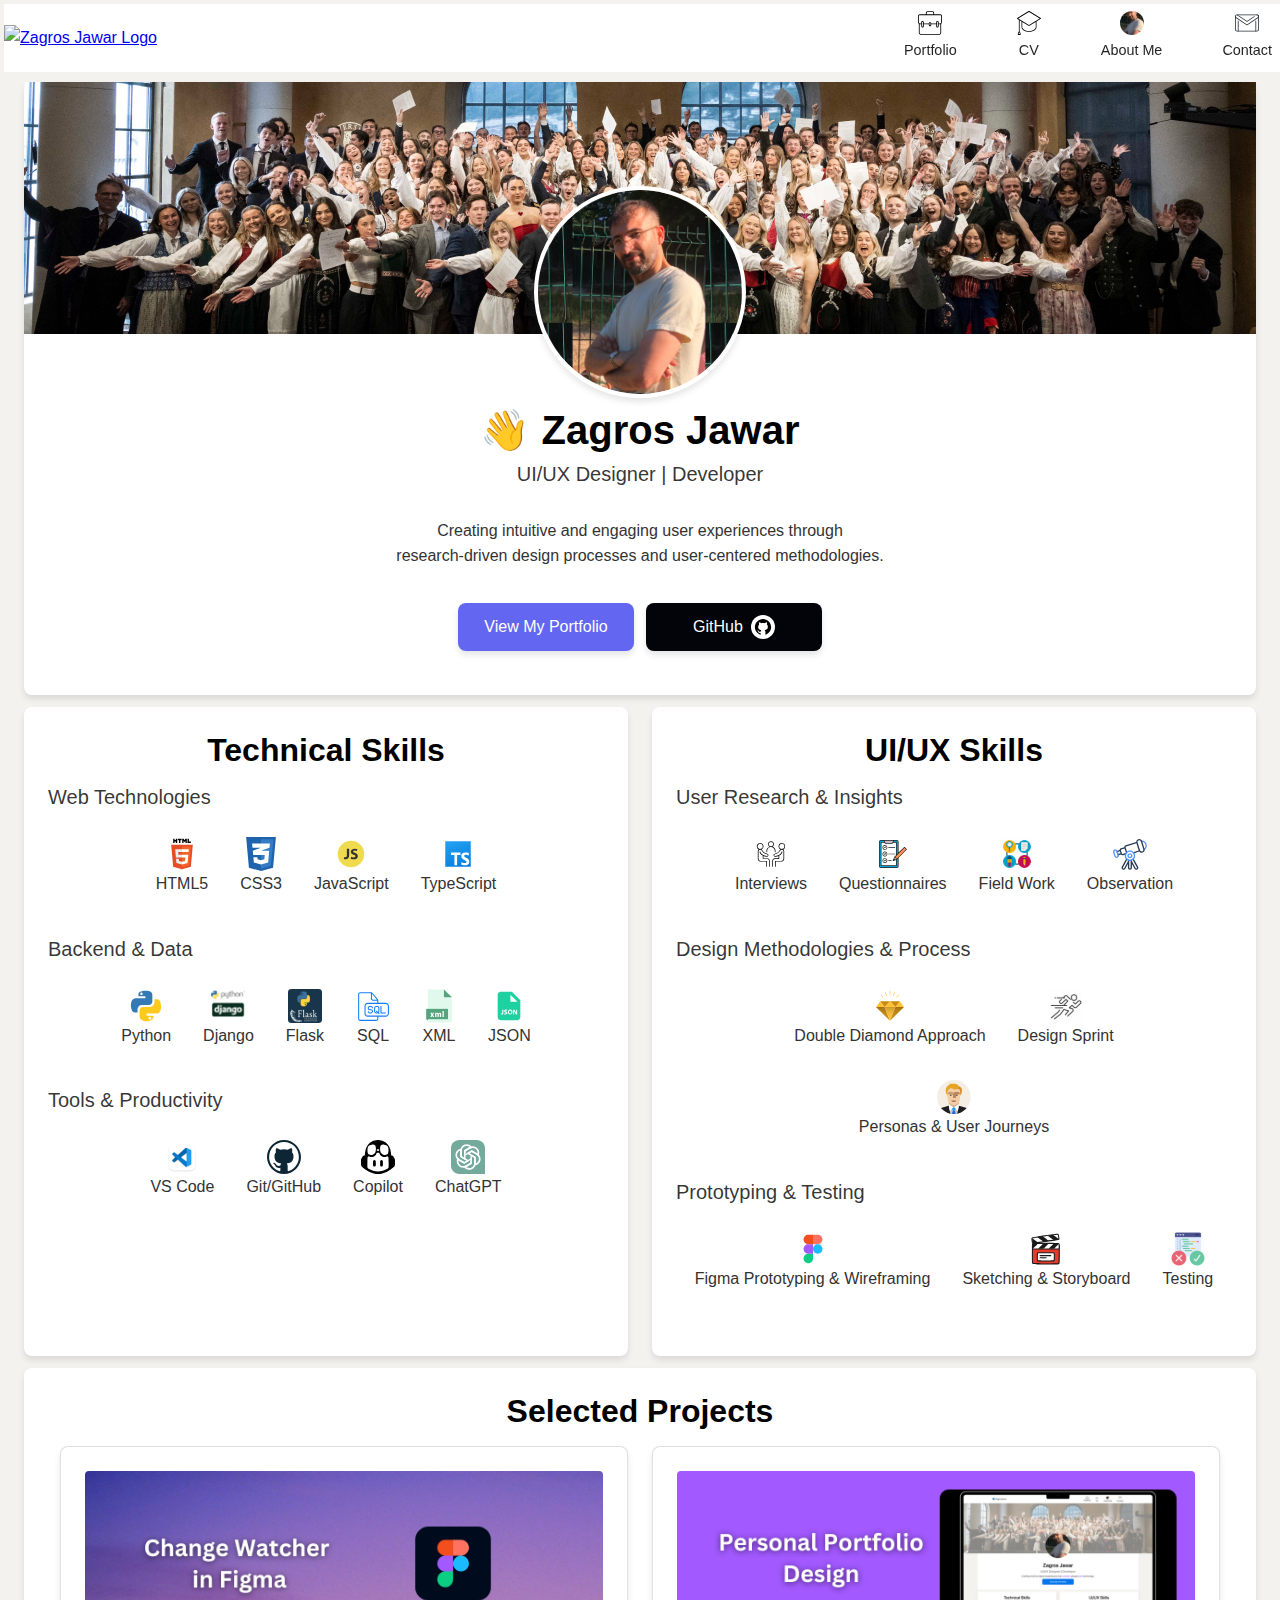
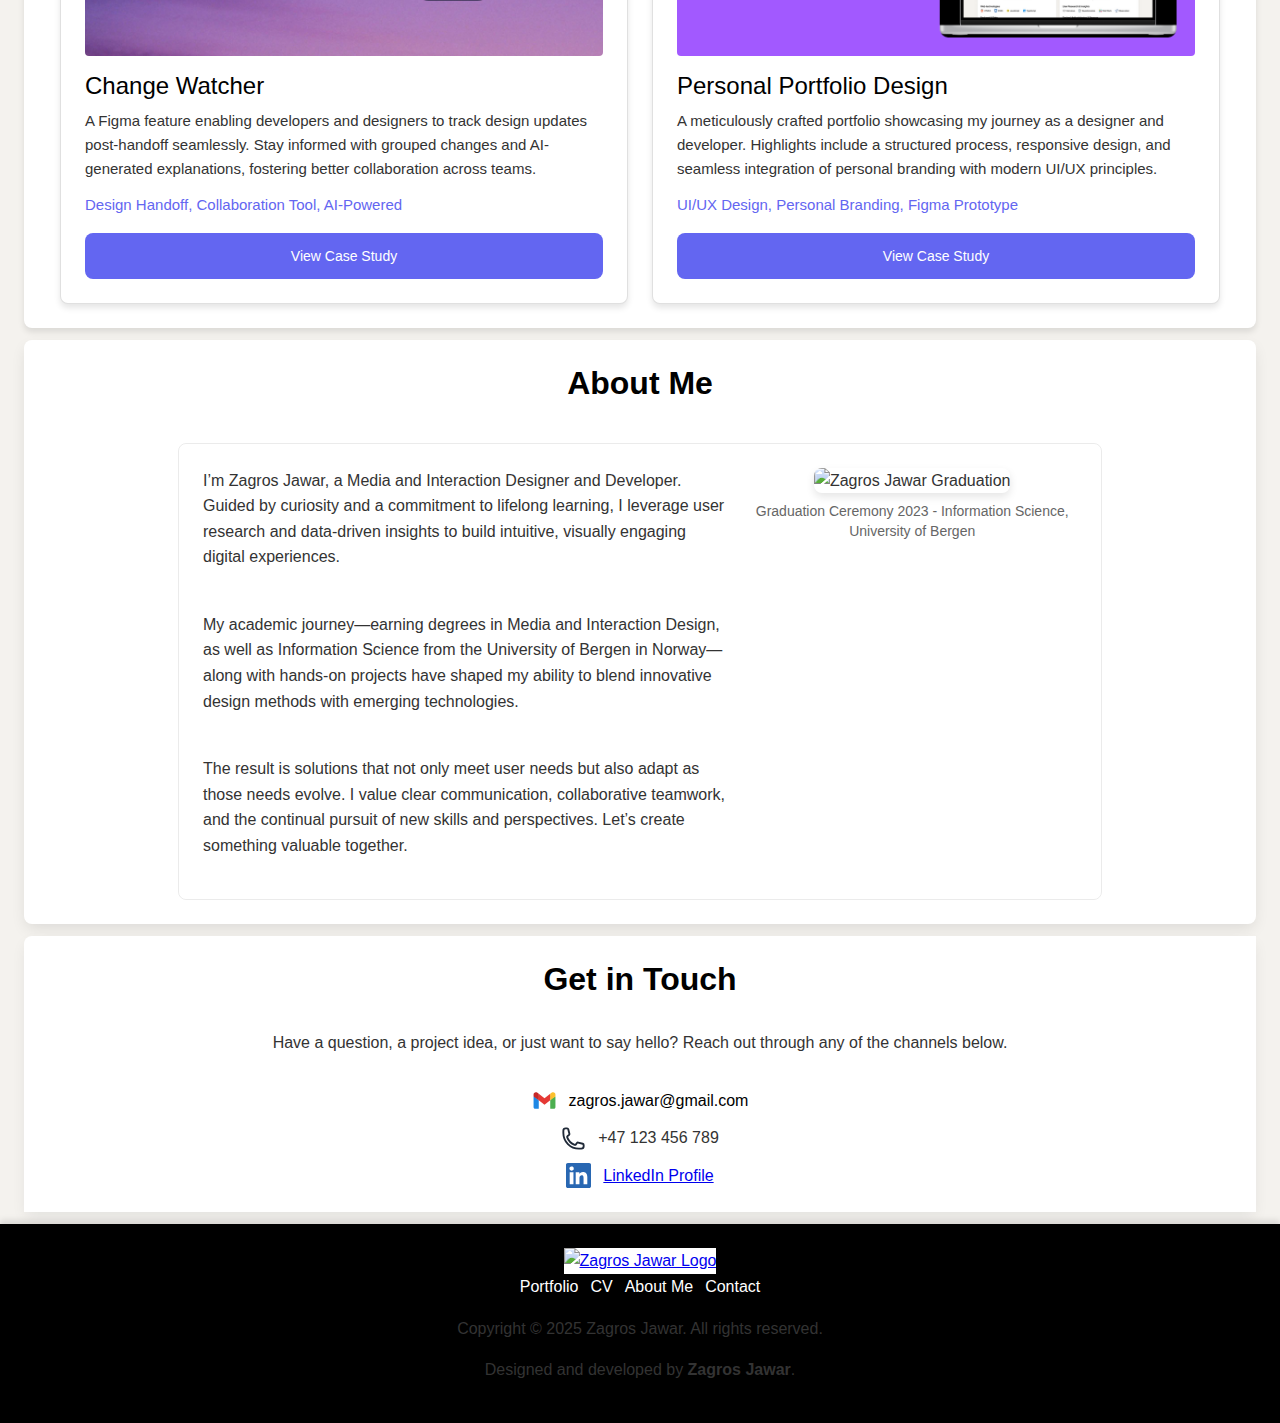
==== commit 4af08d07: "Updated head section for SEO" ====
--- a/public/index.html
+++ b/public/index.html
@@ -3,7 +3,55 @@
 <head>
     <meta charset="UTF-8">
     <meta name="viewport" content="width=device-width, initial-scale=1.0">
-    <title>Change Watcher | Case Study</title>
+
+    <!-- Theme Color for Mobile Browsers -->
+    <meta name="theme-color" content="#6366f1">
+
+    <title>Zagros Jawar | UI/UX Designer &amp; Developer Portfolio</title>
+
+    <meta 
+      name="description" 
+      content="Discover the portfolio of Zagros Jawar, a UI/UX designer and developer passionate about crafting intuitive digital experiences.">
+
+      <!-- (Optional) Meta Keywords -->
+    <meta 
+    name="keywords" 
+    content="Zagros Jawar,zagrosjawar.com, zagros, jawar, zagros jawar, UI UX designer,UX designer, developer, portfolio, user research, design, Figma, coding">
+
+    <!-- Open Graph (OG) Tags for Social Media Sharing -->
+    <meta property="og:title" content="Zagros Jawar | UI/UX Designer & Developer Portfolio">
+
+    <meta 
+      property="og:description" 
+      content="Zagros Jawar, a UI/UX designer and developer passionate about creating intuitive and engaging user experiences through
+      research-driven design processes and user-centered methodologies.">
+    
+    <!-- Point to a relevant homepage image if you have one -->
+    <meta property="og:image" content="https://zagrosjawar.com/assets/img/profile.jpg">
+    <meta property="og:url" content="https://zagrosjawar.com/">
+    <meta property="og:type" content="website">
+
+    <!-- X/Twitter Card Tags (if you want better Twitter integration) -->
+    <meta name="twitter:card" content="summary_large_image">
+    <meta name="twitter:title" content="Zagros Jawar | UI/UX Designer & Developer Portfolio">
+    <meta 
+    name="twitter:description" 
+    content="Zagros Jawar, a UI/UX designer and developer passionate about creating intuitive and engaging user experiences through
+    research-driven design processes and user-centered methodologies.">
+    <meta name="twitter:image" content="https://zagrosjawar.com/assets/img/profile.jpg">
+
+    <!-- Canonical URL -->
+    <link rel="canonical" href="https://zagrosjawar.com/">
+
+    <!-- Favicon -->
+    <link rel="icon" type="image/png" href="assets/img/favicon/favicon-96x96.png" sizes="96x96" />
+    <link rel="icon" type="image/svg+xml" href="assets/img/favicon/favicon.svg" />
+    <link rel="shortcut icon" href="assets/img/favicon/favicon.ico" />
+    <link rel="apple-touch-icon" sizes="180x180" href="assets/img/favicon/apple-touch-icon.png" />
+    <meta name="apple-mobile-web-app-title" content="zagrso jawar" />
+    <link rel="manifest" href="assets/img/favicon/site.webmanifest" />
+
+    <!-- Stylesheets and Scripts -->
     <link rel="stylesheet" href="assets/css/styles.css">
     <script src="assets/js/menu.js" defer></script>
 </head>
@@ -59,7 +107,8 @@
                     <h1 class="hero-title">👋 Zagros Jawar</h1>
                     <h2 class="hero-subtitle">UI/UX Designer | Developer</h2>
                     <p class="hero-description">
-                        Crafting intuitive digital experiences that <span>connect</span> people <span>and</span> technology.
+                        Creating <span>intuitive</span> and <span>engaging</span> user experiences through <br>
+                        research-driven design processes and user-centered methodologies.
                     </p>
                     <div class="cta-container">
                         <a href="#projects" class="cta">View My Portfolio</a>
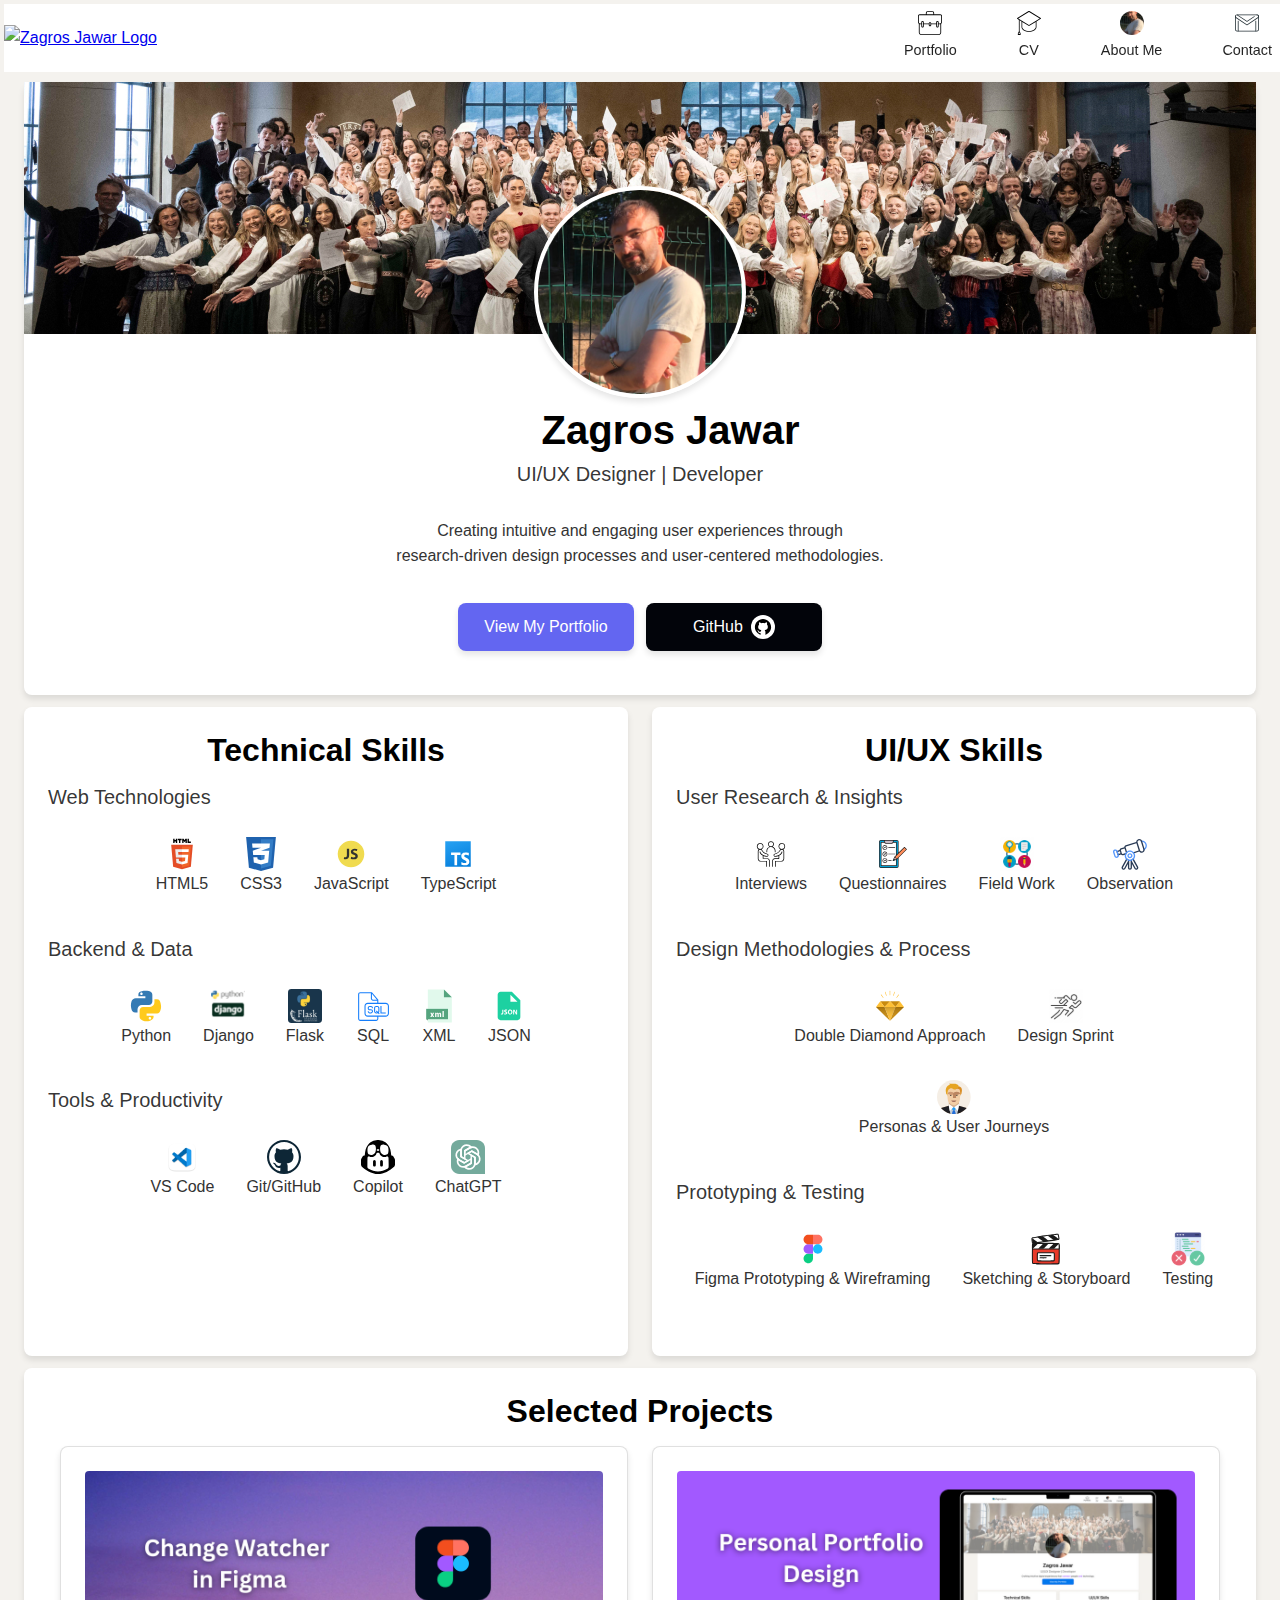
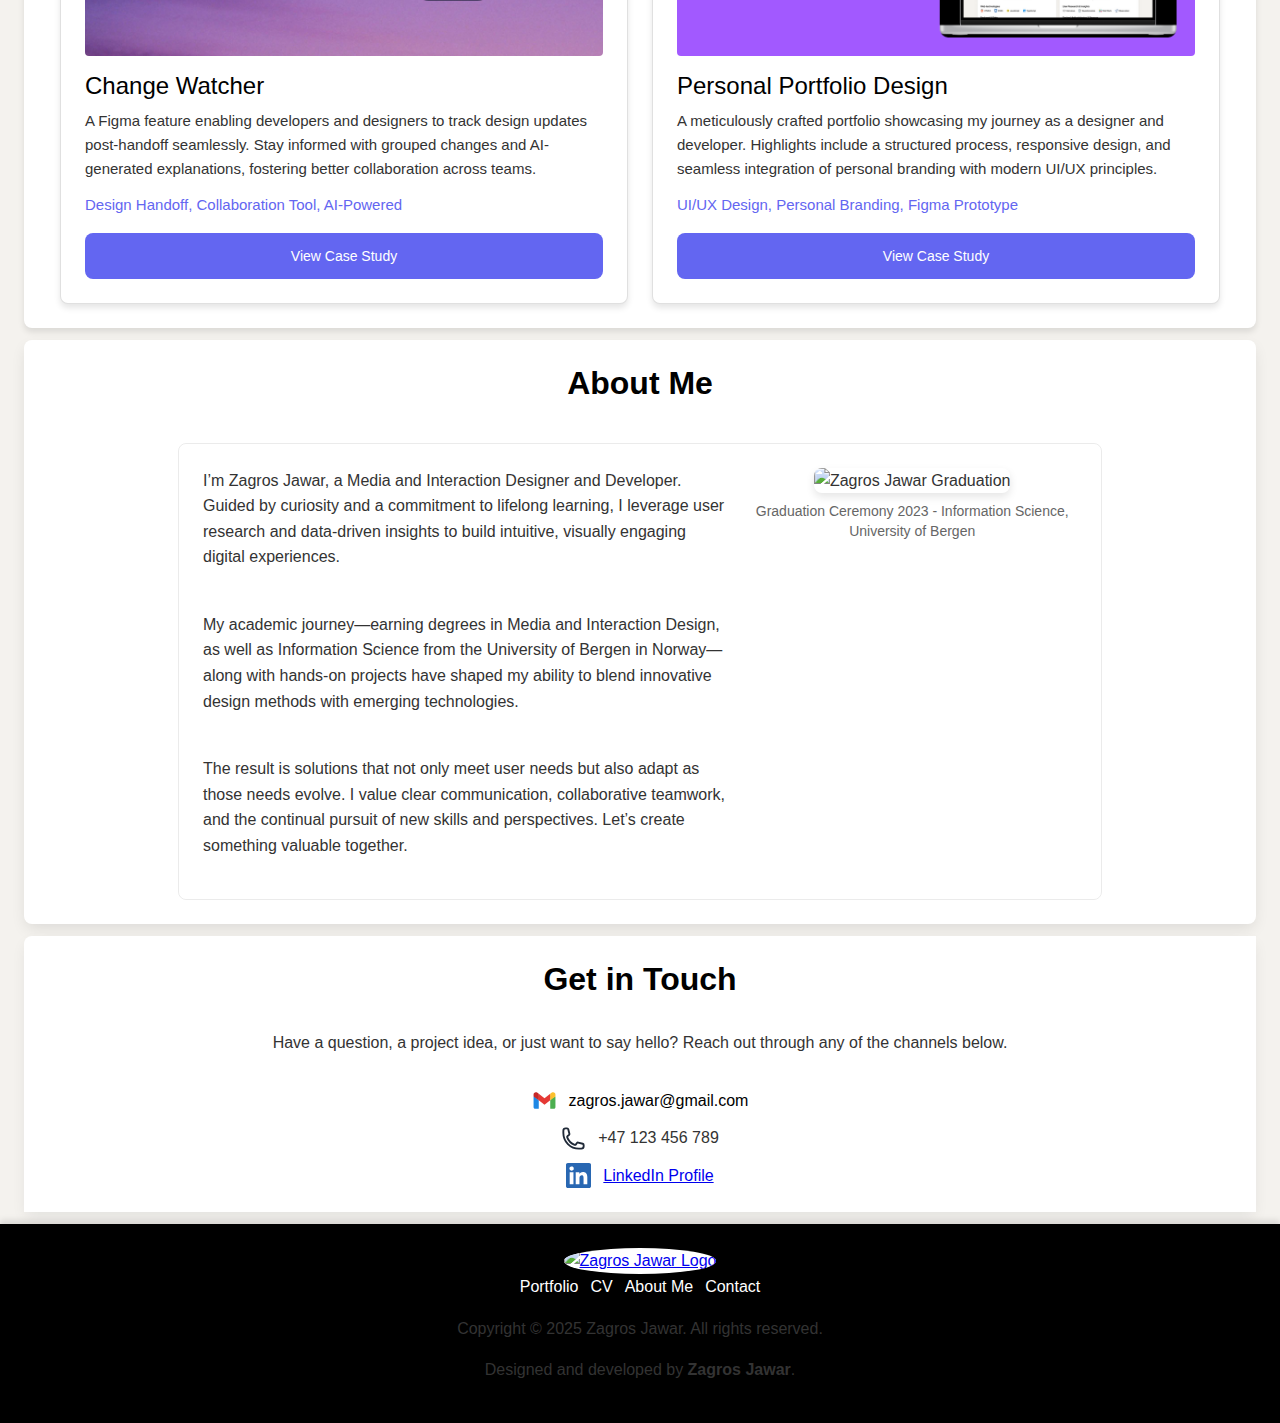
==== commit beb0488f: "Added som animationa and added a new logo" ====
--- a/public/index.html
+++ b/public/index.html
@@ -53,7 +53,7 @@
 
     <!-- Stylesheets and Scripts -->
     <link rel="stylesheet" href="assets/css/styles.css">
-    <script src="assets/js/menu.js" defer></script>
+    <script src="assets/js/main.js" defer></script>
 </head>
 <body>
     <!-- Header section-->
@@ -62,7 +62,7 @@
             <div class="logo-hamburger-container">
                 <div class="logo-container">
                     <a href="index.html">
-                        <img src="assets/img/icons/logo.svg" alt="Zagros Jawar Logo">
+                        <img src="assets/img/favicon/favicon.ico" alt="Zagros Jawar Logo">
                     </a>
                 </div>
                 <!-- Hamburger Icon / Menu Toggle -->
@@ -104,7 +104,10 @@
                     <img src="assets/img/profile.jpg" alt="Zagros Jawar" class="profile-img">
                 </div>
                 <div class="bio">
-                    <h1 class="hero-title">👋 Zagros Jawar</h1>
+                    <h1 class="hero-title">
+                        <span id="wave-icon">👋</span> 
+                        Zagros Jawar
+                    </h1>
                     <h2 class="hero-subtitle">UI/UX Designer | Developer</h2>
                     <p class="hero-description">
                         Creating <span>intuitive</span> and <span>engaging</span> user experiences through <br>
@@ -362,7 +365,7 @@
             <!-- Footer Navigation -->
             <nav class="footer-nav">
                 <a href="index.html" class="footer-logo">
-                    <img src="assets/img/icons/logo.svg" alt="Zagros Jawar Logo" class="logo">
+                    <img src="assets/img/favicon/favicon.ico" alt="Zagros Jawar Logo" class="logo">
                 </a>
                 <ul class="footer-links">
                     <li><a href="#projects" class="footer-link">Portfolio</a></li>
--- a/public/assets/css/styles.css
+++ b/public/assets/css/styles.css
@@ -272,6 +272,25 @@
     margin-top: 54px;
 }
 
+/* Hi icon Wave Animation */
+@keyframes wave {
+    0% { transform: rotate(0deg); }
+    20% { transform: rotate(20deg); }
+    40% { transform: rotate(-10deg); }
+    60% { transform: rotate(10deg); }
+    80% { transform: rotate(-10deg); }
+    100% { transform: rotate(0deg); }
+  }
+  #wave-icon {
+    visibility: hidden;
+    opacity: 0;
+    transition: opacity 0.5s ease;
+    display: inline-block; /* So it can animate. */
+  }
+  #wave-icon.animate-wave {
+    animation: wave 1.2s linear infinite;
+  }
+  
 /* .hero-title, .hero-subtitle, and .hero-description
    now controlled by global typography section. */
 .bio .hero-title {
@@ -604,6 +623,7 @@
     background-color: var(--white-color);
     max-width: 100%;
     height: auto;
+    border-radius: 50%;
 }
 .footer-links {
     list-style: none;
